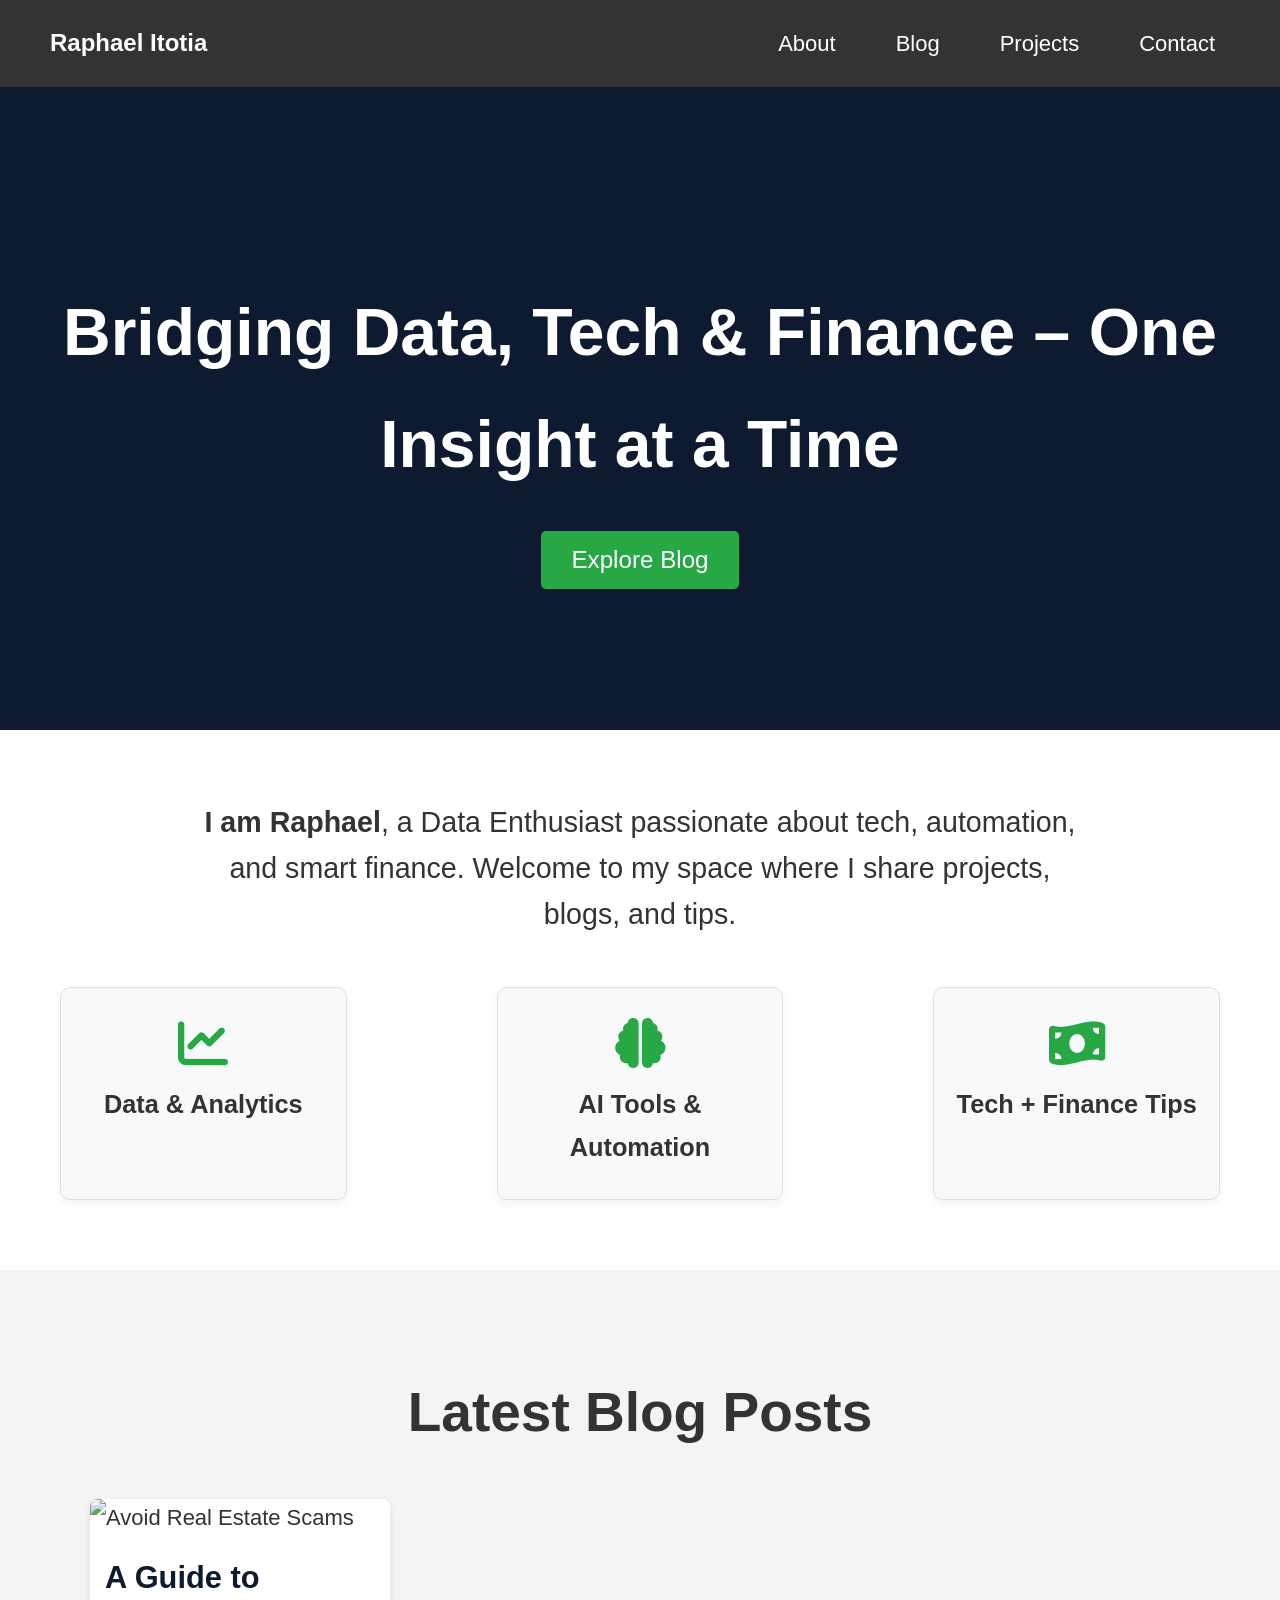
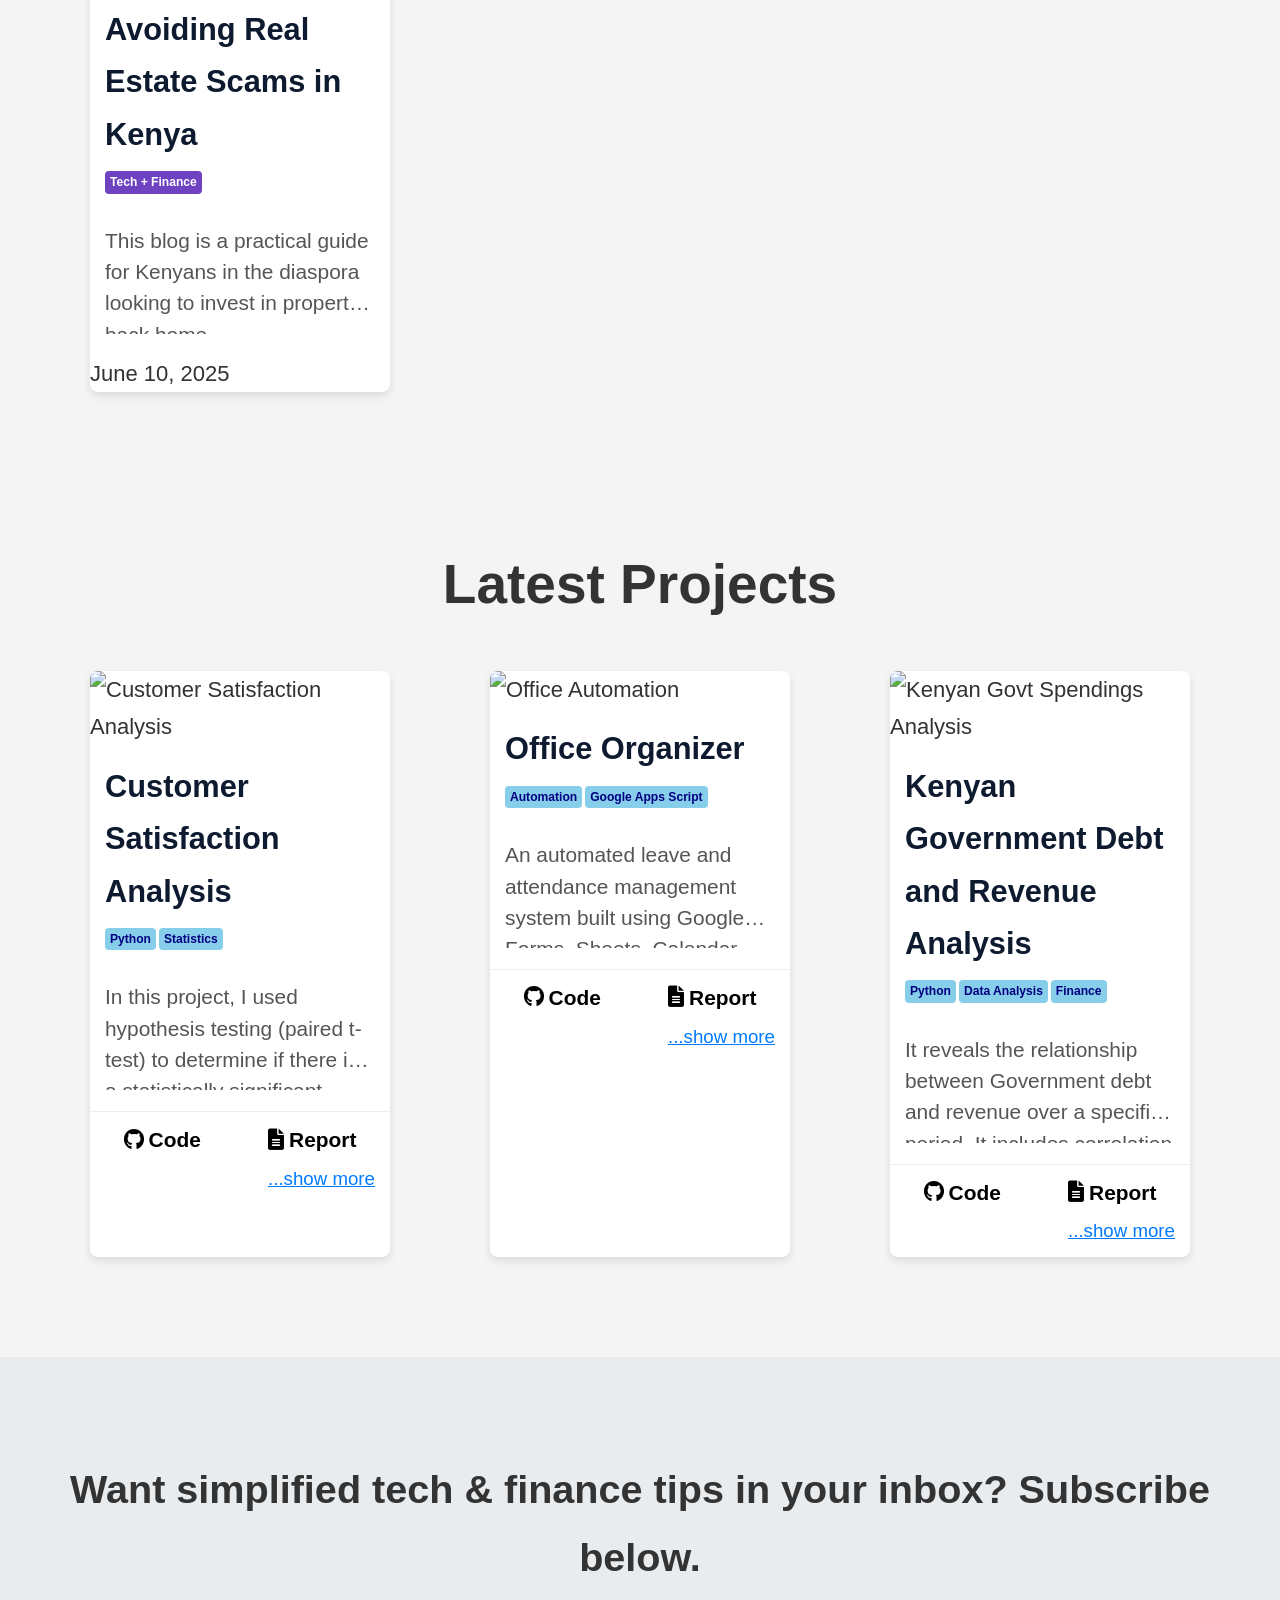
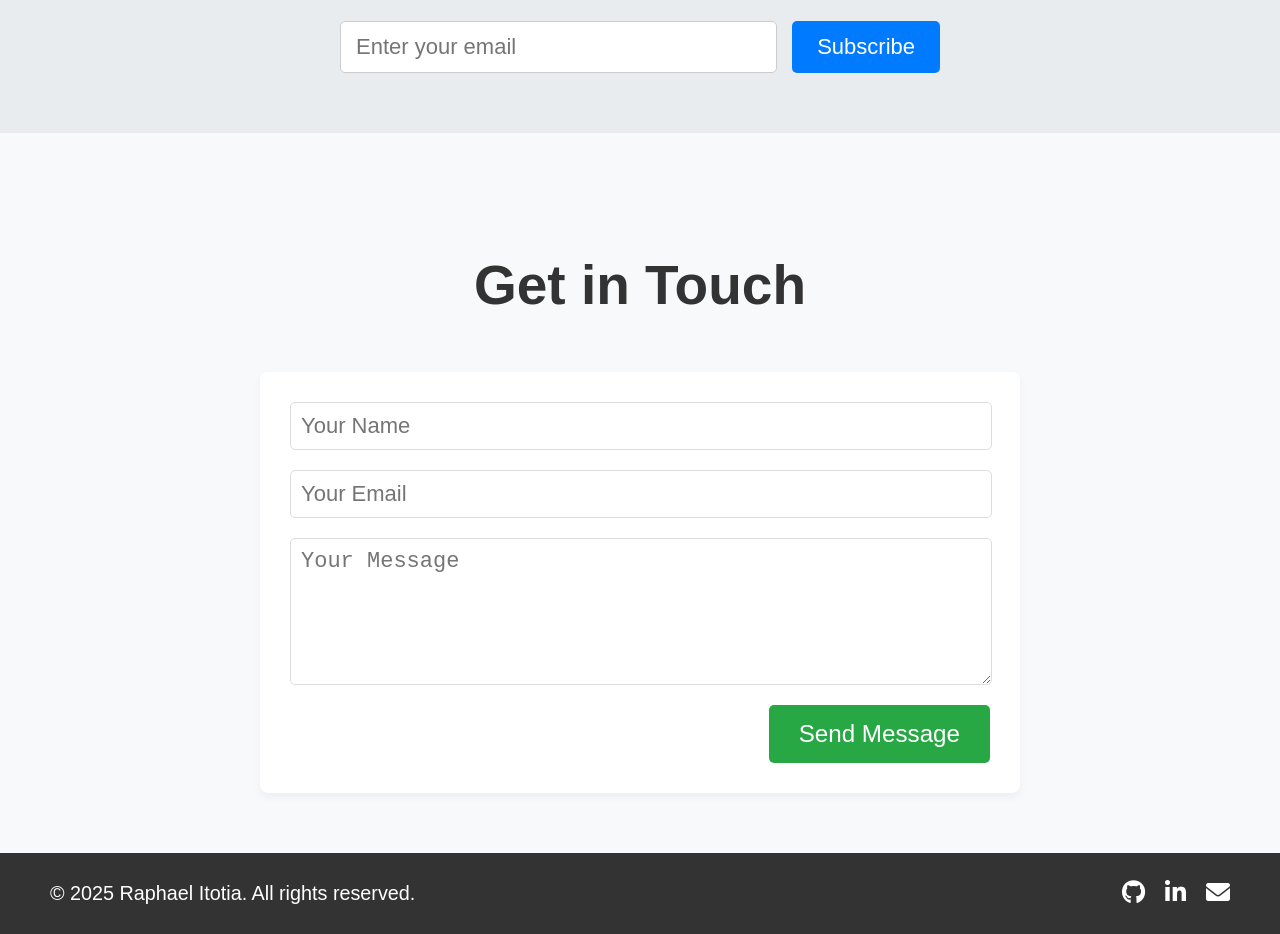
==== index.html @ 838a6e26 "Update index.html" ====
<!DOCTYPE html>
<html lang="en">
<head>
    <meta charset="UTF-8">
    <meta name="viewport" content="width=device-width, initial-scale=1.0">
    <title>Raphael Itotia - Bridging Data, Tech & Finance</title>
    <link rel="stylesheet" href="home.css">
    <link rel="stylesheet" href="https://cdnjs.cloudflare.com/ajax/libs/font-awesome/6.0.0-beta3/css/all.min.css">
</head>
<body id="home-page">
    <header>
        <nav id="main-nav">
            <div class="logo">Raphael Itotia</div>
            <ul class="nav-links">
                <li><a href="about.html" id="nav-about">About</a></li>
                <li><a href="#latest-blog-posts" id="nav-blog">Blog</a></li>
                <li><a href="#latest-projects" id="nav-projects">Projects</a></li>
                <li><a href="#contact-form" id="nav-contact">Contact</a></li>
            </ul>
            <div class="hamburger-menu">&#9776;</div>
        </nav>
    </header>

    <main>
        <section class="hero-section">
            <h1>Bridging Data, Tech & Finance – One Insight at a Time</h1>
            <button id="explore-blog-btn">Explore Blog</button>
        </section>

        <section class="intro-services-section">
            <p class="intro-text">
                <b>I am Raphael</b>, a Data Enthusiast passionate about tech, automation, and smart finance. Welcome to my space where I share projects, blogs, and tips.
            </p>
            <div class="service-boxes-container">
                <div class="service-box">
                    <i class="fas fa-chart-line"></i> <p>Data & Analytics</p>
                </div>
                <div class="service-box">
                    <i class="fas fa-brain"></i> <p>AI Tools & Automation</p>
                </div>
                <div class="service-box">
                    <i class="fas fa-money-bill-wave"></i> <p>Tech + Finance Tips</p>
                </div>
            </div>
        </section>

        <section id="latest-blog-posts" class="cards-section">
            <h2>Latest Blog Posts</h2>
            <div class="card-container">
                <div class="card blog-card">
                    <img src="https://raphitotia.wordpress.com/wp-content/uploads/2025/06/90b44edb-90f2-4ae7-b86f-f2601b28e3c7-1.png" alt="Avoid Real Estate Scams">
                    <h3>A Guide to Avoiding Real Estate Scams in Kenya</h3>
                    <div class="card-tags">
                        <span class="tag purple-tag">Tech + Finance</span>
                    </div>
                    <p>This blog is a practical guide for Kenyans in the diaspora looking to invest in property back home.</p>
                    <span class="date">June 10, 2025</span>
                    <a href="https://raphitotia.wordpress.com/2025/06/10/%f0%9f%8f%a1-how-to-avoid-real-estate-scams-targeting-kenyans-in-the-diaspora/" target="_blank" class="card-link"></a>
                </div>
            </div>
        </section>

        <section id="latest-projects" class="cards-section">
            <h2>Latest Projects</h2>
            <div class="card-container">
                <div class="card project-card">
                    <img src="https://raphaelitotia.vercel.app/assets/murima_header-CrMPUaQg.png" alt="Customer Satisfaction Analysis">
                    <h3>Customer Satisfaction Analysis</h3>
                    <div class="card-tags">
                        <span class="tag">Python</span>
                        <span class="tag">Statistics</span>
                    </div>
                    <p>In this project, I used hypothesis testing (paired t-test) to determine if there is a statistically significant improvement in customer satisfaction after the service improvements at Murima Superstores.</p>
                    <div class="project-links">
                        <a href="https://github.com/RaphaelItotia/Customer_Satisfaction_Analysis" target="_blank" class="icon-link"><i class="fab fa-github"></i> Code</a>
                        <a href="https://drive.google.com/file/d/1-qF0HJIwtBokpWTAyyJfXAiz2AJsH_03/view?usp=drivesdk" target="_blank" class="icon-link"><i class="fas fa-file-alt"></i> Report</a>
                    </div>
                </div>
                <div class="card project-card">
                    <img src="https://raphaelitotia.vercel.app/assets/Office-C1-S12-K.png" alt="Office Automation">
                    <h3>Office Organizer</h3>
                    <div class="card-tags">
                        <span class="tag">Automation</span>
                        <span class="tag">Google Apps Script</span>
                    </div>
                    <p>An automated leave and attendance management system built using Google Forms, Sheets, Calendar, and Apps Script. It streamlines leave requests, sends approval emails, and syncs approved dates with Google Calendar for efficient HR operations.</p>
                    <div class="project-links">
                        <a href="https://github.com/RaphaelItotia/Office_Digital_Organizer" target="_blank" class="icon-link"><i class="fab fa-github"></i> Code</a>
                        <a href="" target="_blank" class="icon-link"><i class="fas fa-file-alt"></i> Report</a>
                    </div>
                </div>
                <div class="card project-card">
                    <img src="https://raphaelitotia.vercel.app/assets/Thumbnail-PA6qywk9.png" alt="Kenyan Govt Spendings Analysis">
                    <h3>Kenyan Government Debt and Revenue Analysis</h3>
                    <div class="card-tags">
                        <span class="tag">Python</span>
                        <span class="tag">Data Analysis</span>
                        <span class="tag">Finance</span>
                    </div>
                    <p>It reveals the relationship between Government debt and revenue over a specific period. It includes correlation studies, growth rate comparisons, and examination of debt-to-revenue ratios. The goal was to assess sustainability of Government finances by analyzing trends in domestic and external debt relative to revenue, including external grants.</p>
                    <div class="project-links">
                        <a href="https://github.com/RaphaelItotia/Kenyan-Government-Debt-and-Revenue-Analysis" target="_blank" class="icon-link"><i class="fab fa-github"></i> Code</a>
                        <a href="https://docs.google.com/presentation/d/11bjGyjBBWQfsyWfmaEtKz0uV_P3jWa5-/edit?usp=drivesdk&ouid=118121594836737568751&rtpof=true&sd=true" target="_blank" class="icon-link"><i class="fas fa-file-alt"></i> Report</a>
                    </div>
                </div>
            </div>
        </section>

        <section class="email-listing-section">
            <h3>Want simplified tech & finance tips in your inbox? Subscribe below.</h3>
            <form id="email-subscribe-form" name="email-subscribers" data-netlify="true">
                <input type="email" name="email" placeholder="Enter your email" required>
                <button type="submit">Subscribe</button>
            </form>
        </section>

        <section class="contact-form-section">
            <h2>Get in Touch</h2>
            <form id="contact-form" action="https://formspree.io/f/mblyokvo" method="POST">
                <input type="text" name="name" placeholder="Your Name" required>
                <input type="email" name="email" placeholder="Your Email" required>
                <textarea name="message" placeholder="Your Message" rows="5" required></textarea>
                <button type="submit">Send Message</button>
            </form>
        </section>
    </main>

    <footer>
        <p>&copy; 2025 Raphael Itotia. All rights reserved.</p>
        <div class="social-icons">
            <a href="YOUR_GITHUB_PROFILE_URL" target="_blank" aria-label="GitHub"><i class="fab fa-github"></i></a>
            <a href="YOUR_LINKEDIN_PROFILE_URL" target="_blank" aria-label="LinkedIn"><i class="fab fa-linkedin-in"></i></a>
            <a href="mailto:YOUR_EMAIL_ADDRESS" aria-label="Email"><i class="fas fa-envelope"></i></a>
        </div>
    </footer>

    <script src="script.js"></script>
</body>
</html>
---- home.css ----
/* ========================================= */
/* BASE STYLES (Applies to all devices, Desktop-First Approach) */
/* ========================================= */

/* General Body and Font Styles */
body {
    font-family: Arial, sans-serif;
    margin: 0;
    padding: 0;
    background-color: #f4f4f4;
    color: #333;
    line-height: 1.7;
    scroll-behavior: smooth;
    font-size: 22px; /* Base font size for desktop */
}

a {
    text-decoration: none;
    color: inherit;
}

/* Header and Navigation */
#main-nav {
    display: flex;
    justify-content: space-between;
    align-items: center;
    padding: 15px 50px;
    background-color: #333;
    color: white;
    position: fixed;
    width: calc(100% - 100px); /* Account for padding */
    top: 0;
    left: 0;
    z-index: 1000;
    transition: background-color 0.3s ease, width 0.3s ease;
}

#main-nav.scrolled {
    background-color: rgba(51, 51, 51, 0.7);
    backdrop-filter: blur(5px);
}

#main-nav .logo {
    font-size: 24px;
    font-weight: bold;
}

#main-nav .nav-links {
    list-style: none;
    display: flex;
    margin: 0;
    padding: 0;
}

#main-nav .nav-links li {
    margin-left: 30px;
}

#main-nav .nav-links a {
    color: white;
    text-decoration: none;
    padding: 10px 15px;
    border-radius: 5px;
    transition: transform 0.2s ease-in-out, background-color 0.2s ease-in-out;
    display: block;
}

#main-nav .nav-links a:hover {
    transform: scale(1.05);
    background-color: rgba(255, 255, 255, 0.1);
}

#main-nav .nav-links a.active {
    background-color: #007bff;
}

/* Hamburger menu (Hidden by default on Desktop) */
.hamburger-menu {
    display: none; /* Hidden on desktop */
    font-size: 30px;
    cursor: pointer;
    color: white;
}

/* Main Content Padding */
main {
    padding-top: 80px; /* Space for fixed header */
}

/* Hero Section */
.hero-section {
    background-color: #0d1a2f;
    color: white;
    text-align: center;
    padding: 100px 20px;
    display: flex;
    flex-direction: column;
    justify-content: center;
    align-items: center;
    min-height: 450px;
    background-image:
        linear-gradient(rgba(13, 26, 47, 0.6), rgba(13, 26, 47, 0.6)),
        url('https://images.unsplash.com/photo-1504868584819-f8e8b4b6d7e3?w=800&auto=format&fit=crop&q=60&ixlib=rb-4.0.3&ixid=M3wxMjA3fDB8MHxzZWFyY2h8Nnx8ZG');
    background-size: cover;
    background-position: center center;
    background-repeat: no-repeat;
    background-color: #0d1a2f;
}

.hero-section h1 {
    font-size: 3em;
    margin-bottom: 30px;
}

#explore-blog-btn {
    padding: 15px 30px;
    background-color: #28a745;
    color: white;
    border: none;
    border-radius: 5px;
    font-size: 1.1em;
    cursor: pointer;
    transition: box-shadow 0.3s ease-in-out, background-color 0.3s ease;
}

#explore-blog-btn:hover {
    background-color: #218838;
}

#explore-blog-btn.glowing {
    box-shadow: 0 0 15px 5px rgba(40, 167, 69, 0.7);
}

/* Intro Services Section */
.intro-services-section {
    padding: 70px 60px;
    text-align: center;
    background-color: white;
}

.intro-text {
    font-size: 1.3em;
    max-width: 900px;
    margin: 0 auto 50px auto;
    line-height: 1.6;
}

.service-boxes-container {
    display: flex;
    justify-content: center;
    gap: 150px;
}

.service-box {
    background-color: #f8f9fa;
    border: 1px solid #e0e0e0;
    border-radius: 10px;
    padding: 30px 20px;
    flex-grow: 1;
    flex-shrink: 1;
    flex-basis: 0;
    min-width: 150px;
    max-width: 250px;
    text-align: center;
    box-shadow: 0 4px 10px rgba(0, 0, 0, 0.05);
    transition: transform 0.2s ease, box-shadow 0.2s ease;
}

.service-box:hover {
    transform: translateY(-5px);
    box-shadow: 0 6px 15px rgba(0, 0, 0, 0.1);
}

.service-box i {
    font-size: 50px;
    color: #28a745;
    margin-bottom: 15px;
}

.service-box p {
    font-size: 1.15em;
    font-weight: bold;
    color: #333;
    margin: 0;
}

/* Card Sections (Blog Posts & Projects) */
.cards-section {
    padding: 50px;
    text-align: center;
}

.cards-section h2 {
    font-size: 2.5em;
    margin-bottom: 40px;
    color: #333;
}

.card-container {
    display: grid;
    grid-template-columns: repeat(3, 1fr); /* 3 columns for desktop */
    gap: 100px;
    margin-top: 30px;
    justify-items: center;
    align-content: start;
    max-width: 1100px;
    margin-left: auto;
    margin-right: auto;
}

.card {
    background-color: white;
    border-radius: 8px;
    box-shadow: 0 4px 8px rgba(0, 0, 0, 0.1);
    overflow: hidden;
    position: relative;
    transition: transform 0.2s ease-in-out;
    text-align: left;
    width: 300px; /* Fixed width for desktop cards */
    max-width: 100%;
}

.card:hover {
    transform: scale(1.03);
}

.card img {
    width: 100%;
    height: 200px;
    object-fit: cover;
}

.card h3 {
    margin: 15px 0 10px;
    padding: 0 15px;
    font-size: 1.4em;
    color: #0d1a2f;
}

.card p {
    padding: 0 15px 15px;
    color: #555;
    font-size: 0.95em;
    line-height: 1.5em;
    overflow: hidden;
    display: -webkit-box;
    -webkit-box-orient: vertical;
    -webkit-line-clamp: 3;
    max-height: calc(3 * 1.5em + 0.5em);
    transition: max-height 0.3s ease-out, opacity 0.3s ease-out;
}

.card p.expanded {
    -webkit-line-clamp: unset;
    max-height: none;
    overflow: visible;
}

.card .read-more-toggle {
    display: block;
    text-align: right;
    padding: 0 15px 10px;
    margin-top: -10px;
    color: #007bff;
    cursor: pointer;
    text-decoration: underline;
    font-size: 0.85em;
    transition: color 0.2s ease;
}

.card .read-more-toggle:hover {
    color: #0056b3;
}

/* Card Tags Styling */
.card .card-tags {
    padding: 0 15px 10px;
    display: flex;
    flex-wrap: wrap;
    gap: 3px;
}

.card .card-tags .tag {
    display: inline-block;
    padding: 1px 5px;
    border-radius: 4px;
    font-size: 0.55em;
    font-weight: bold;
    text-transform: capitalize;
}

/* Specific tag colors */
.tag.green-tag {
    background-color: #28a745;
}

.tag.purple-tag {
    background-color: #6f42c1;
}

.tag.orange-tag {
    background-color: #fd7e14;
}

/* Blog Post Specific Tags */
.blog-card .tag {
    color: white;
}

/* Project Specific Tags */
.project-card .card-tags .tag {
    background-color: #87CEEB; /* Sky Blue for all project tags */
    color: #000080; /* Dark Blue font for project tags */
}

/* Blog Card Specifics */
.blog-card .card-link {
    position: absolute;
    top: 0;
    left: 0;
    width: 100%;
    height: 100%;
    z-index: 1;
}

.blog-card {
    cursor: pointer;
}

/* Project Card Specifics */
.project-card {
    cursor: default;
}

.project-card .project-links {
    display: flex;
    justify-content: space-around;
    padding-bottom: 15px;
    border-top: 1px solid #eee;
    margin-top: 10px;
    padding-top: 10px;
}

.project-card .project-links .icon-link {
    text-decoration: none;
    color: #000000;
    font-weight: bold;
    display: flex;
    align-items: center;
    gap: 5px;
    font-size: 0.95em;
    transition: color 0.2s ease;
    z-index: 2;
    cursor: pointer;
}

.project-card .project-links .icon-link:hover {
    color: #0056b3;
}

/* Email Listing Section */
.email-listing-section {
    background-color: #e9ecef;
    padding: 60px 20px;
    text-align: center;
    margin-top: 50px;
}

.email-listing-section h3 {
    font-size: 1.8em;
    margin-bottom: 30px;
    color: #333;
}

#email-subscribe-form {
    display: flex;
    justify-content: center;
    gap: 15px;
    max-width: 600px;
    margin: 0 auto;
}

#email-subscribe-form input[type="email"] {
    flex-grow: 1;
    padding: 12px 15px;
    border: 1px solid #ccc;
    border-radius: 5px;
    font-size: 1em;
}

#email-subscribe-form button {
    padding: 12px 25px;
    background-color: #007bff;
    color: white;
    border: none;
    border-radius: 5px;
    cursor: pointer;
    font-size: 1em;
    transition: background-color 0.2s ease;
}

#email-subscribe-form button:hover {
    background-color: #0056b3;
}

/* Contact Section */
.contact-form-section {
    padding: 60px 20px;
    text-align: center;
    background-color: #f8f9fa;
}

.contact-form-section h2 {
    font-size: 2.5em;
    margin-bottom: 40px;
    color: #333;
}

#contact-form {
    display: flex;
    flex-direction: column;
    gap: 20px;
    max-width: 700px;
    margin: 0 auto;
    background-color: white;
    padding: 30px;
    border-radius: 8px;
    box-shadow: 0 4px 8px rgba(0, 0, 0, 0.05);
}

#contact-form input[type="text"],
#contact-form input[type="email"],
#contact-form textarea {
    width: calc(100% - 20px);
    padding: 10px;
    border: 1px solid #ddd;
    border-radius: 5px;
    font-size: 1em;
}

#contact-form textarea {
    resize: vertical;
}

#contact-form button {
    padding: 15px 30px;
    background-color: #28a745;
    color: white;
    border: none;
    border-radius: 5px;
    cursor: pointer;
    font-size: 1.1em;
    transition: background-color 0.2s ease;
    align-self: flex-end;
}

#contact-form button:hover {
    background-color: #218838;
}

/* Footer */
footer {
    display: flex;
    justify-content: space-between;
    align-items: center;
    padding: 20px 50px;
    background-color: #333;
    color: white;
    font-size: 0.9em;
    flex-wrap: wrap;
}

footer p {
    margin: 0;
}

.social-icons {
    display: flex;
    gap: 20px;
}

.social-icons a {
    color: white;
    font-size: 24px;
    text-decoration: none;
    transition: color 0.2s ease-in-out;
}

.social-icons a:hover {
    color: #007bff;
}

/* ========================================= */
/* TABLET MODE (Max-width: 1024px) */
/* ========================================= */
@media (max-width: 1024px) {
    body {
        font-size: 18px; /* Slightly smaller base font for tablets */
    }

    #main-nav {
        padding: 15px 30px;
        width: calc(100% - 60px);
    }

    #main-nav .logo {
        font-size: 22px;
    }

    #main-nav .nav-links li {
        margin-left: 20px;
    }

    .hero-section {
        padding: 90px 20px;
        min-height: 350px;
    }

    .hero-section h1 {
        font-size: 2.5em;
    }

    /* Intro Services Section - Tablet Adjustments */
    .intro-services-section {
        padding: 60px 40px;
    }

    .intro-text {
        font-size: 1.2em;
        margin-bottom: 40px;
    }

    .service-boxes-container {
        gap: 80px; /* Reduced gap for tablets */
    }

    .service-box {
        padding: 25px 15px;
    }

    .service-box i {
        font-size: 40px;
        margin-bottom: 10px;
    }

    .service-box p {
        font-size: 1em;
    }

    /* Card Sections - Tablet Adjustments */
    .cards-section {
        padding: 40px 30px;
    }

    .cards-section h2 {
        font-size: 2.3em;
        margin-bottom: 35px;
    }

    .card-container {
        grid-template-columns: repeat(2, 1fr); /* 2 columns for tablets */
        gap: 40px; /* Reduced gap for tablets */
        max-width: 700px; /* Adjust max-width for tablet layout */
    }

    .card {
        width: 100%; /* Allow cards to take full width of their grid column */
    }

    .email-listing-section {
        padding: 50px 20px;
    }

    .email-listing-section h3 {
        font-size: 1.6em;
    }

    #email-subscribe-form {
        gap: 10px;
        max-width: 500px;
    }

    .contact-form-section {
        padding: 50px 20px;
    }

    .contact-form-section h2 {
        font-size: 2.3em;
    }

    #contact-form {
        max-width: 600px;
        padding: 25px;
    }

    footer {
        padding: 20px 30px;
    }
}

/* ========================================= */
/* MOBILE MODE (Max-width: 767px) */
/* ========================================= */
@media (max-width: 767px) { /* Changed from 768px to 767px for common practice */
    body {
        font-size: 16px;
        line-height: 1.6;
    }

    #main-nav {
        padding: 15px 20px; /* Further reduced padding */
        width: calc(100% - 40px);
    }

    #main-nav .logo {
        font-size: 20px; /* Smaller logo on mobile */
    }

    #main-nav .nav-links {
        display: none; /* Hide navigation links */
        flex-direction: column;
        width: 100%;
        position: absolute;
        top: 60px; /* Below the header */
        left: 0;
        background-color: rgba(51, 51, 51, 0.95);
        box-shadow: 0 8px 16px rgba(0,0,0,0.2);
    }

    #main-nav .nav-links.show {
        display: flex; /* Show when hamburger menu is toggled */
    }

    #main-nav .nav-links li {
        margin: 0;
        width: 100%;
        border-bottom: 1px solid rgba(255, 255, 255, 0.1);
    }

    #main-nav .nav-links li:last-child {
        border-bottom: none;
    }

    #main-nav .nav-links a {
        padding: 15px 20px;
        text-align: center;
    }

    .hamburger-menu {
        display: block; /* Show hamburger menu on mobile */
    }

    main {
        padding-top: 30px; /* Ensure content is below header */
    }

    .hero-section {
        padding: 60px 15px; /* Reduced padding for smaller screens */
        min-height: 310px; /* Smaller min-height for hero */
    }

    .hero-section h1 {
        font-size: 2em; /* Smaller heading on mobile */
        margin-bottom: 25px;
    }

    #explore-blog-btn {
        padding: 10px 20px;
        font-size: 0.9em;
    }

    /* Intro Services Section - Mobile Adjustments (single row, smaller items) */
    .intro-services-section {
        padding: 30px 10px;
    }

    .intro-text {
        font-size: 1em;
        margin-bottom: 20px;
        padding: 0 10px;
    }

    .service-boxes-container {
        gap: 10px; /* Smaller gap */
        padding: 0 5px;
        flex-direction: row; /* Stack vertically on very small screens */
        align-items: stretch; /* Center boxes when stacked */
    }

    .service-box {
        flex-grow: 1;
        flex-shrink: 1;
        flex-basis: 0;
        min-width: 0;
        padding: 10px 3px;
        border-radius: 5px;
    }

    .service-box i {
        font-size: 30px;
        margin-bottom: 8px;
    }

    .service-box p {
        font-size: 0.9em;
        line-height: 1.2;
    }

    /* Card Sections - Mobile Adjustments (single column) */
    .cards-section {
        padding: 20px 15px;
    }

    .cards-section h2 {
        font-size: 1.8em;
        margin-bottom: 25px;
    }

    .card-container {
        grid-template-columns: 1fr; /* Single column for mobile */
        gap: 20px;
        max-width: 350px; /* Limit width of container for single card mode */
    }

    .card {
        width: 100%; /* Take full width of the limited container */
    }

    .card h3 {
        font-size: 1.2em;
        margin: 10px 0 5px;
        padding: 0 10px;
    }

    .card p {
        font-size: 0.9em;
        padding: 0 10px 10px;
        -webkit-line-clamp: 4; /* Maybe allow 4 lines on mobile for slightly more text */
        max-height: calc(4 * 1.5em + 0.5em);
    }

    .card .read-more-toggle {
        padding: 0 10px 8px;
        font-size: 0.8em;
    }

    .card .card-tags {
        padding: 0 8px 6px;
        gap: 1px;
    }

    .card .card-tags .tag {
        padding: 0px 2px;
        font-size: 0.45em; /* Even smaller font for tags on mobile */
    }

    .blog-card .date {
        font-size: 0.75em;
        padding: 0 10px 10px;
    }

    .project-card .project-links .icon-link {
        font-size: 0.8em;
        gap: 3px;
    }

    .email-listing-section {
        padding: 30px 15px;
    }

    .email-listing-section h3 {
        font-size: 1.3em;
        margin-bottom: 20px;
    }

    #email-subscribe-form {
        flex-direction: column;
        gap: 8px;
    }

    #email-subscribe-form input[type="email"],
    #email-subscribe-form button {
        padding: 8px 10px;
        font-size: 0.9em;
    }

    .contact-form-section {
        padding: 30px 15px;
    }

    .contact-form-section h2 {
        font-size: 1.8em;
        margin-bottom: 25px;
    }

    #contact-form {
        padding: 20px;
        gap: 15px;
    }

    #contact-form input,
    #contact-form textarea,
    #contact-form button {
        width: 100%;
    }

    footer {
        flex-direction: column;
        gap: 10px;
        padding: 15px;
        font-size: 0.8em;
    }

    .social-icons {
        margin-top: 8px;
        gap: 15px;
    }

    .social-icons a {
        font-size: 20px;
    }
}
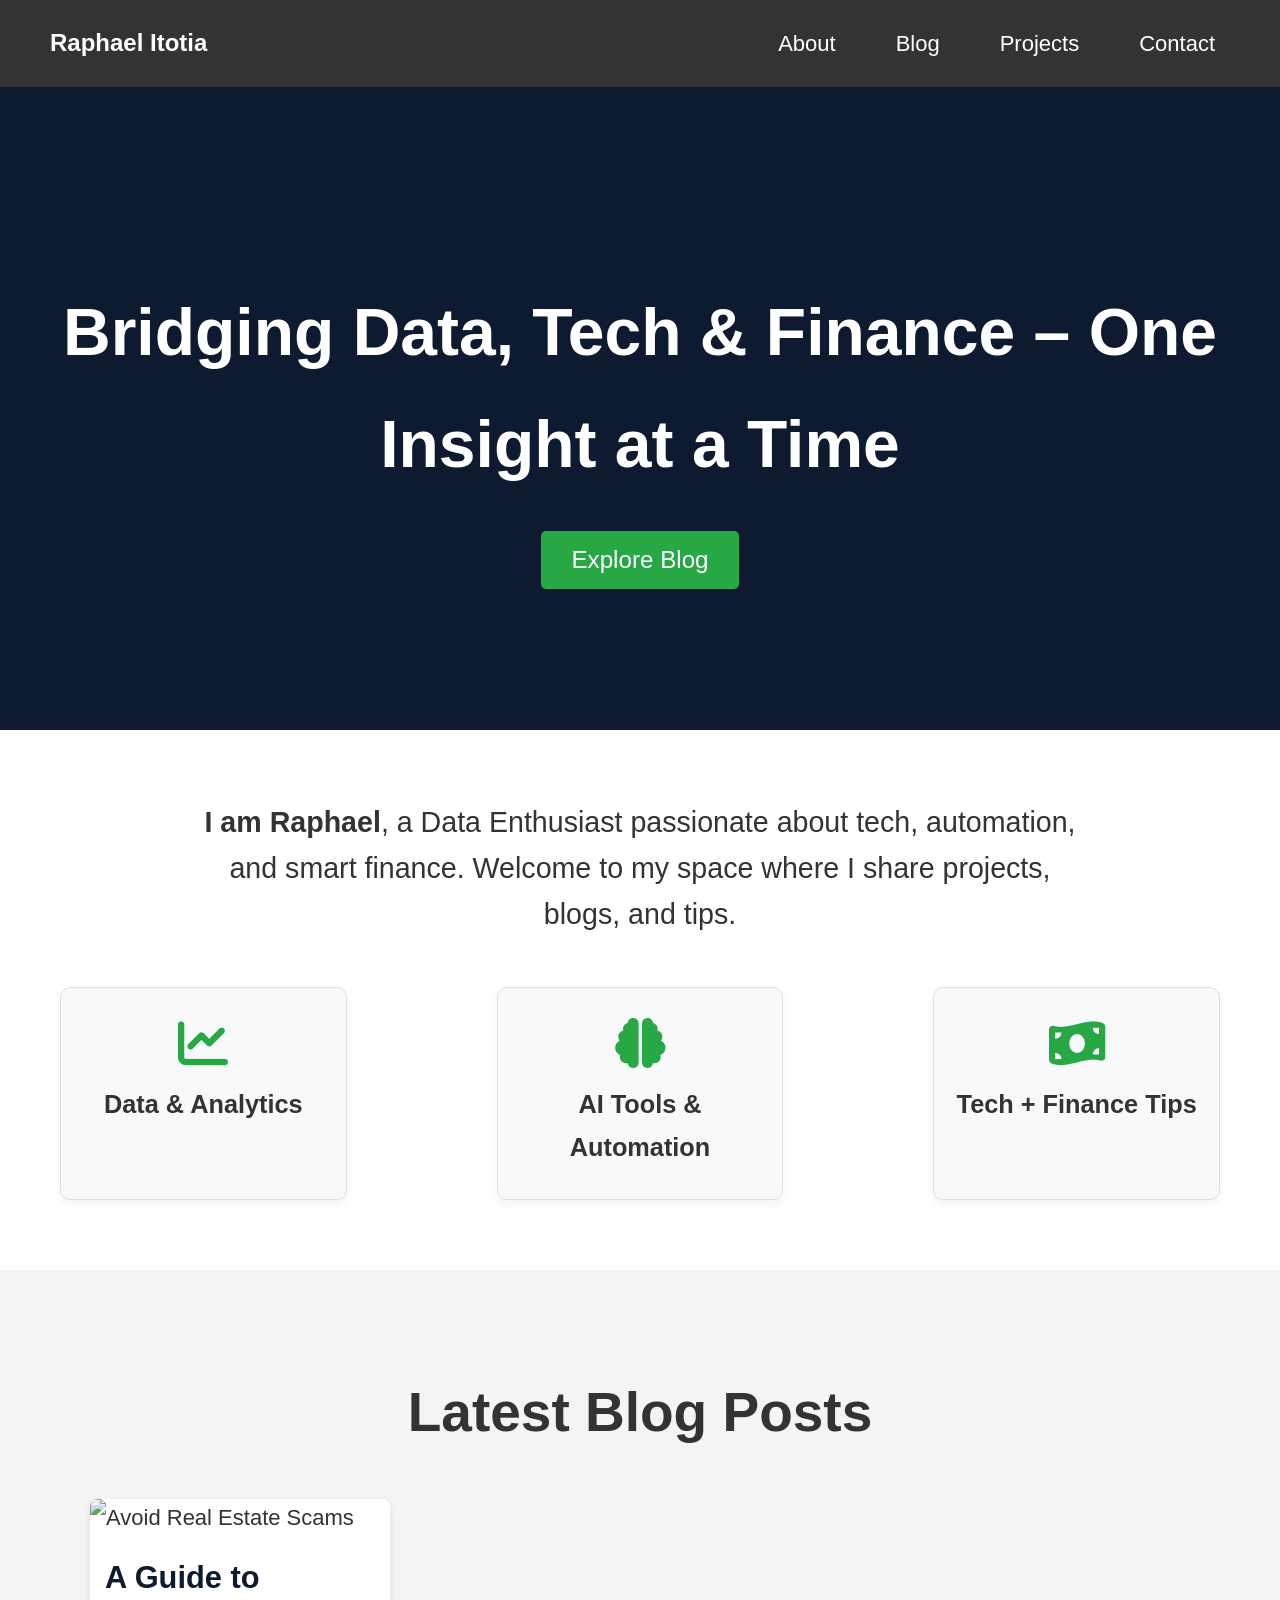
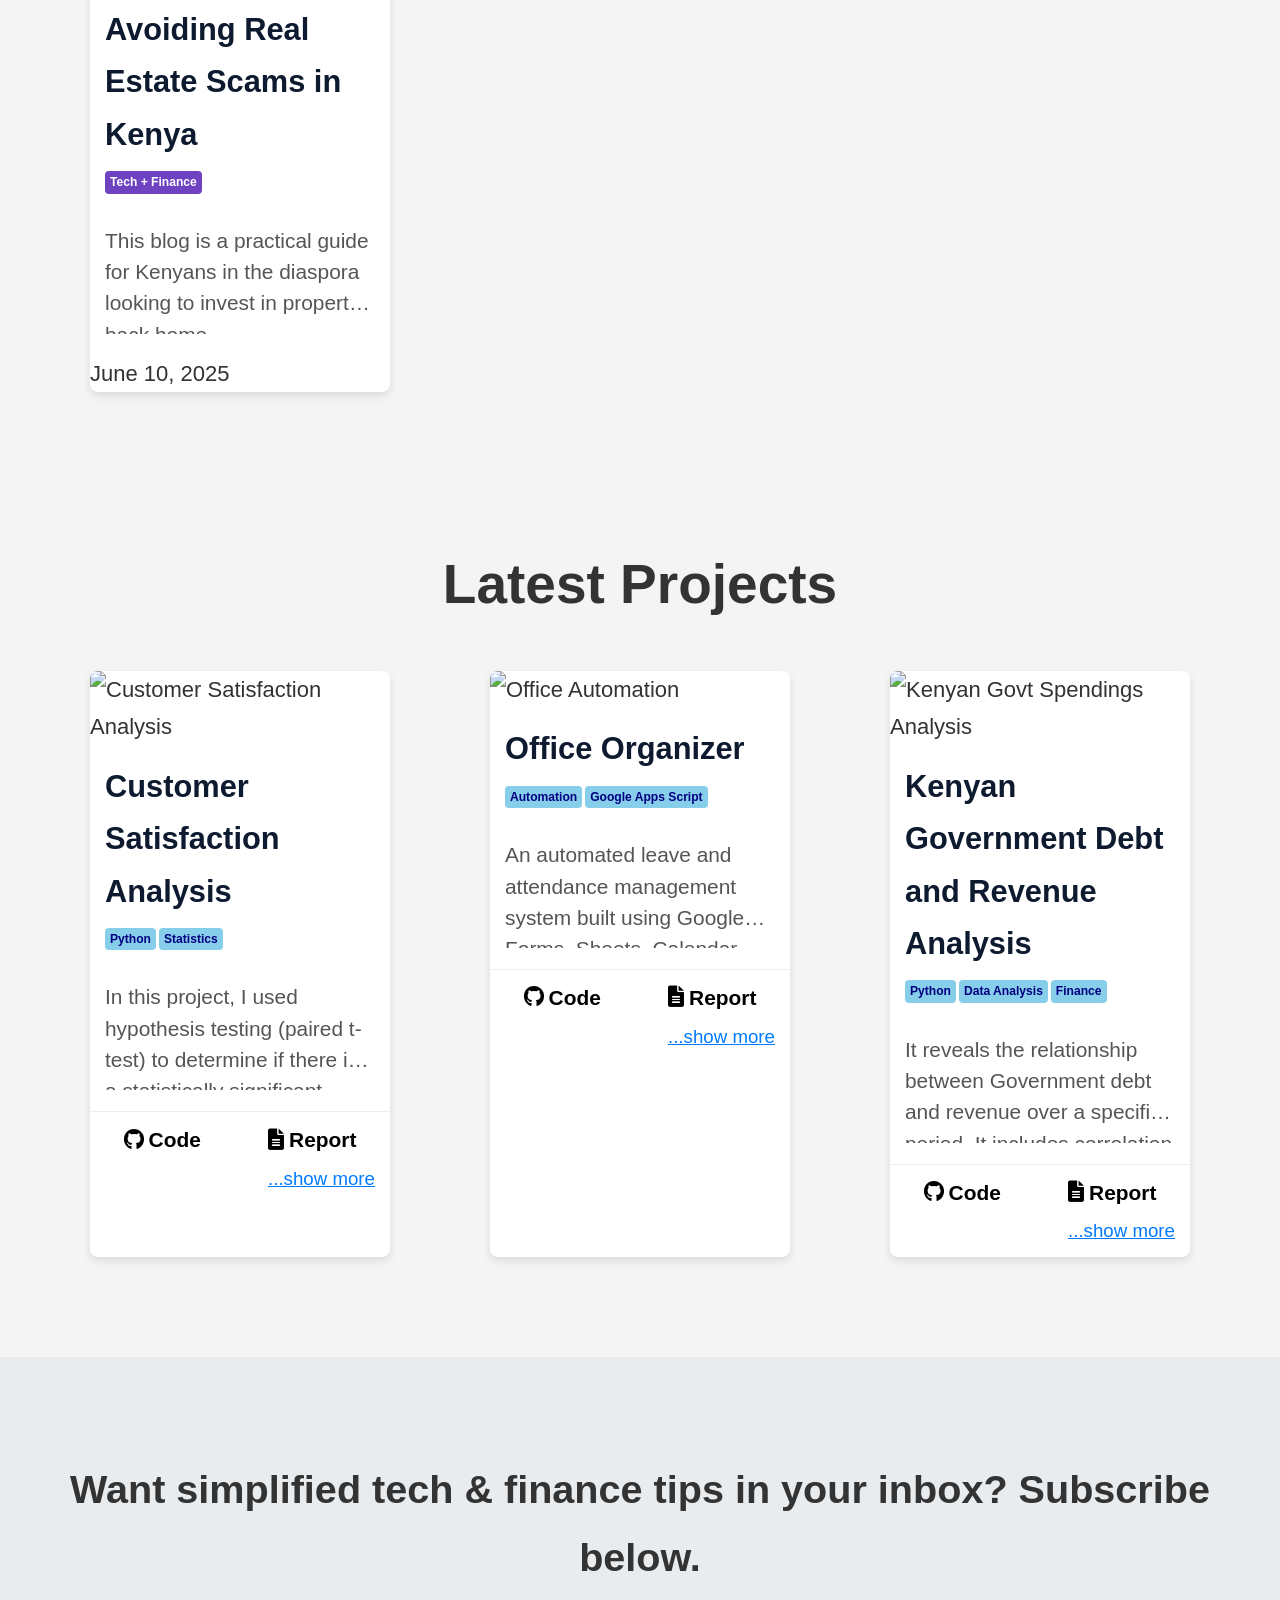
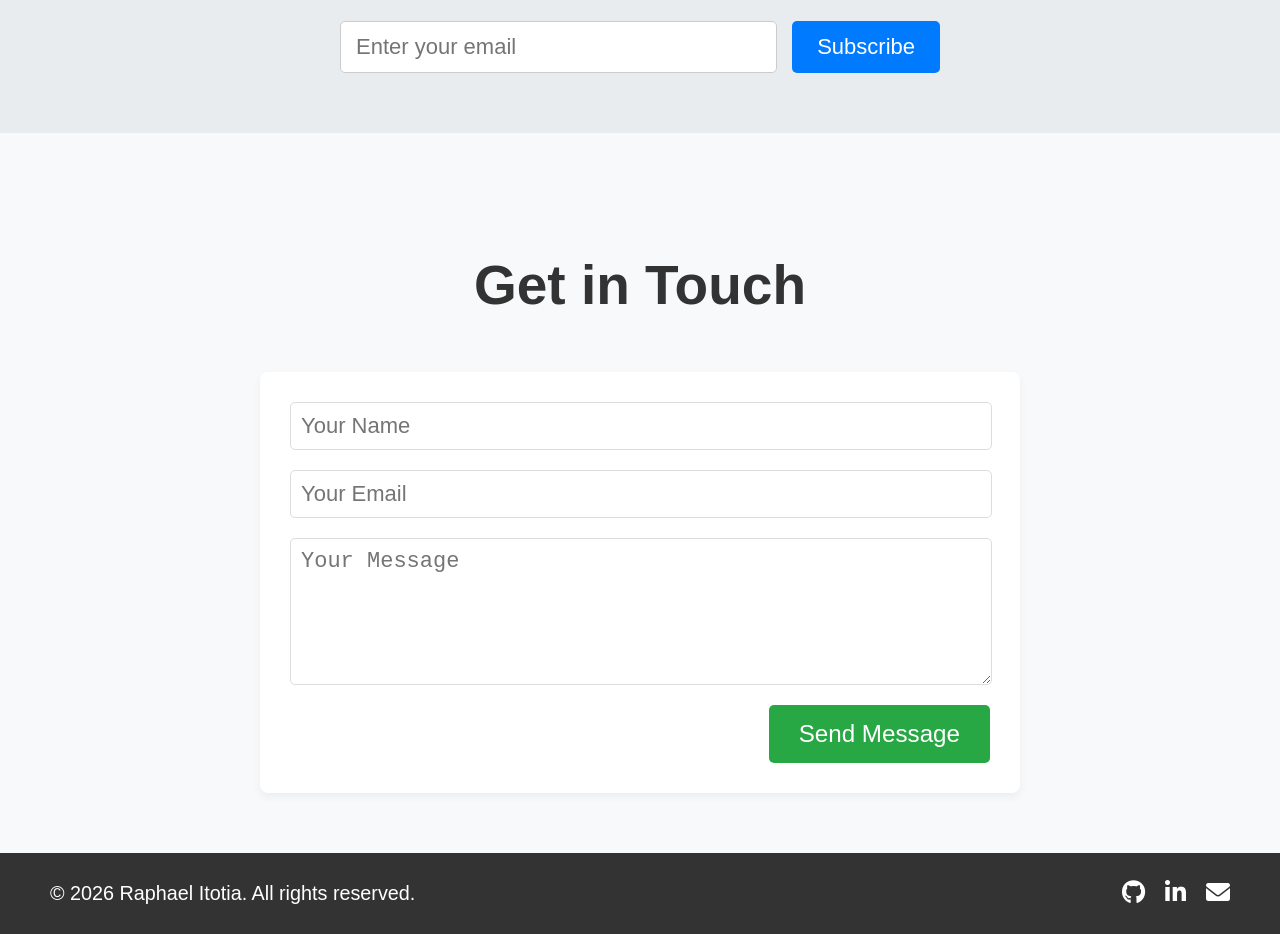
==== commit 86f27888: "Update index.html" ====
--- a/index.html
+++ b/index.html
@@ -10,7 +10,7 @@
 <body id="home-page">
     <header>
         <nav id="main-nav">
-            <div class="logo">Raphael Itotia</div>
+            <div class="logo"><a href="#">Raphael Itotia</a></div>
             <ul class="nav-links">
                 <li><a href="about.html" id="nav-about">About</a></li>
                 <li><a href="#latest-blog-posts" id="nav-blog">Blog</a></li>
@@ -126,11 +126,11 @@
     </main>
 
     <footer>
-        <p>&copy; 2025 Raphael Itotia. All rights reserved.</p>
+        <p>&copy; 2026 Raphael Itotia. All rights reserved.</p>
         <div class="social-icons">
-            <a href="YOUR_GITHUB_PROFILE_URL" target="_blank" aria-label="GitHub"><i class="fab fa-github"></i></a>
-            <a href="YOUR_LINKEDIN_PROFILE_URL" target="_blank" aria-label="LinkedIn"><i class="fab fa-linkedin-in"></i></a>
-            <a href="mailto:YOUR_EMAIL_ADDRESS" aria-label="Email"><i class="fas fa-envelope"></i></a>
+            <a href="https://github.com/RaphaelItotia" target="_blank" aria-label="GitHub"><i class="fab fa-github"></i></a>
+            <a href="" target="_blank" aria-label="LinkedIn"><i class="fab fa-linkedin-in"></i></a>
+            <a href="mailto:raphael1itotia@gmail.com" aria-label="Email"><i class="fas fa-envelope"></i></a>
         </div>
     </footer>
 
@@ -139,3 +139,5 @@
 </html>
 
 
+
+
--- a/home.css
+++ b/home.css
@@ -43,6 +43,18 @@
 #main-nav .logo {
     font-size: 24px;
     font-weight: bold;
+}
+
+#main-nav .logo a {
+    color: inherit; /* Inherits the color from its parent .logo, which is white */
+    text-decoration: none; /* Removes the underline */
+    cursor: default; /* Changes the cursor from a pointer to the default arrow */
+}
+
+/* Optional: If you want to prevent the default hover effect on links */
+#main-nav .logo a:hover {
+    color: inherit; /* Ensures the color doesn't change on hover */
+    text-decoration: none; /* Ensures no underline appears on hover */
 }
 
 #main-nav .nav-links {
@@ -656,7 +668,7 @@
 
     .hero-section {
         padding: 60px 15px; /* Reduced padding for smaller screens */
-        min-height: 310px; /* Smaller min-height for hero */
+        min-height: 250px; /* Smaller min-height for hero */
     }
 
     .hero-section h1 {
@@ -819,4 +831,9 @@
     .social-icons a {
         font-size: 20px;
     }
-}+
+}
+
+
+
+
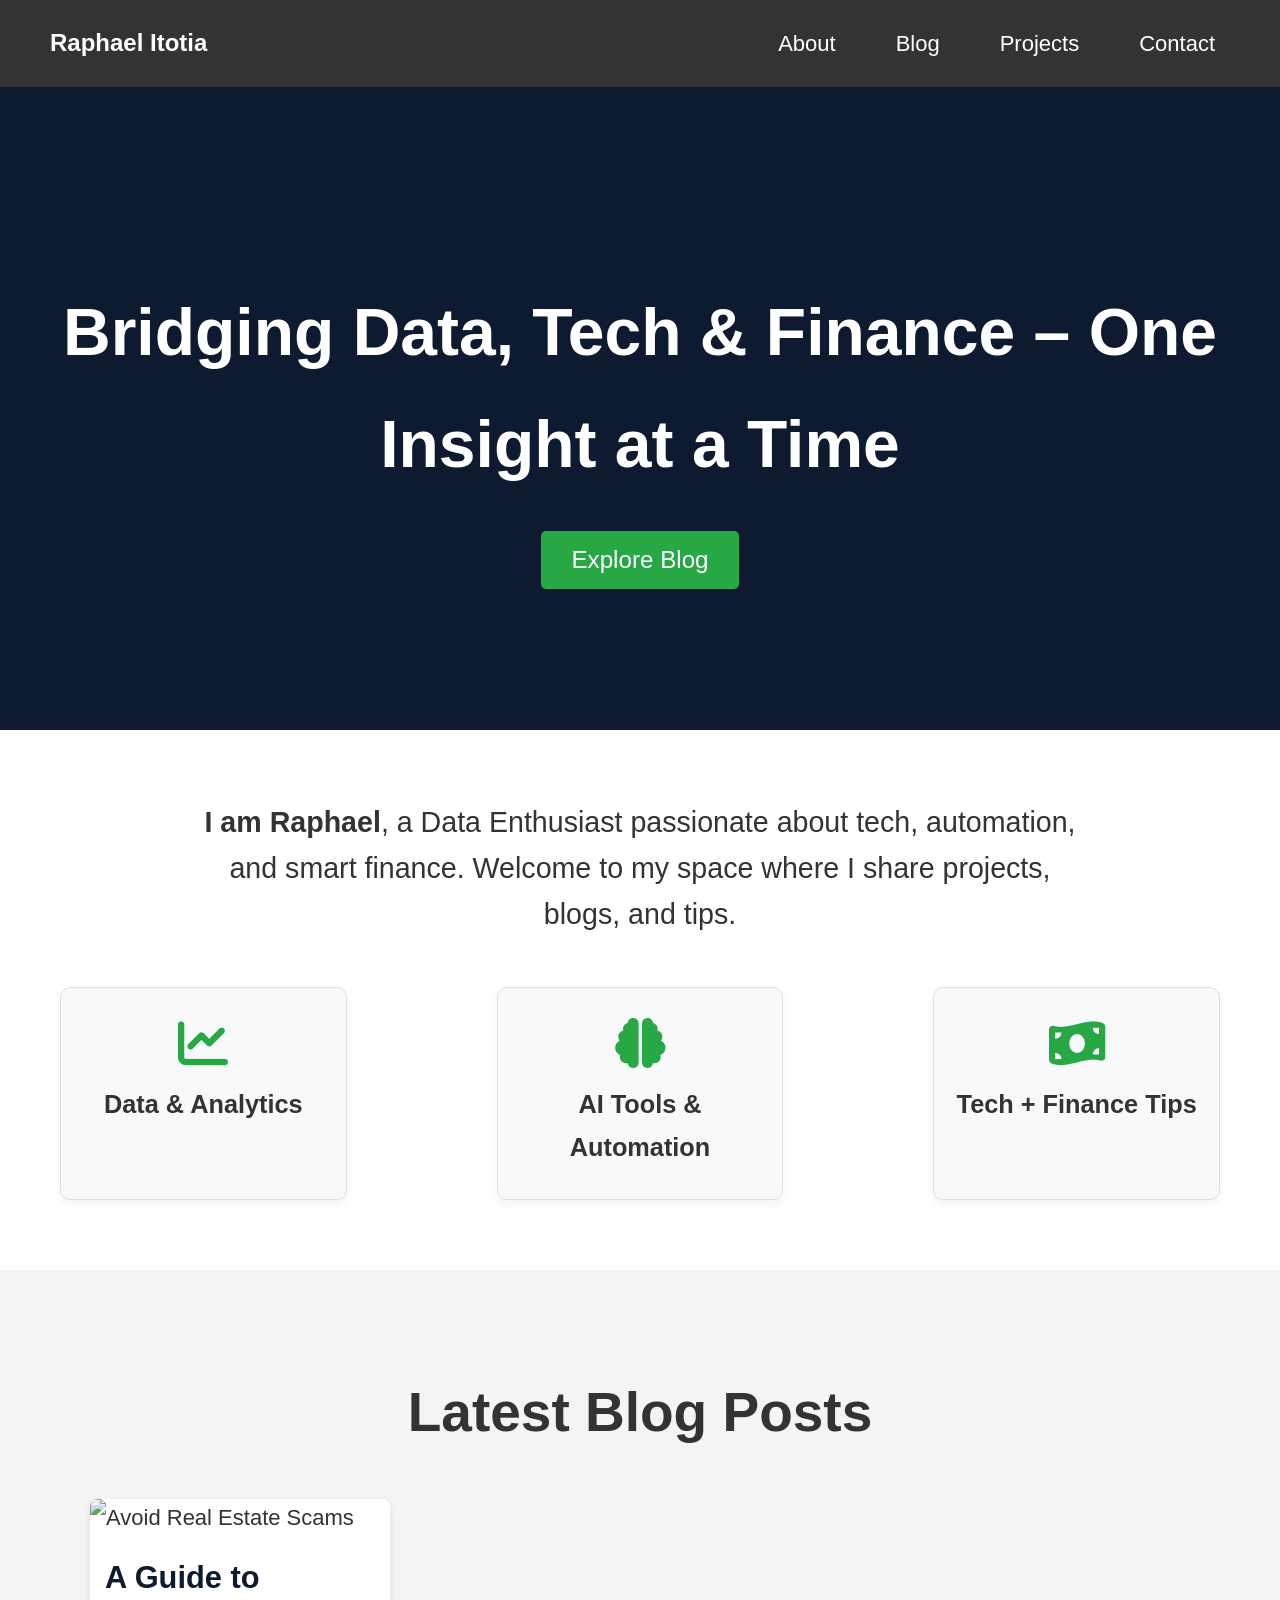
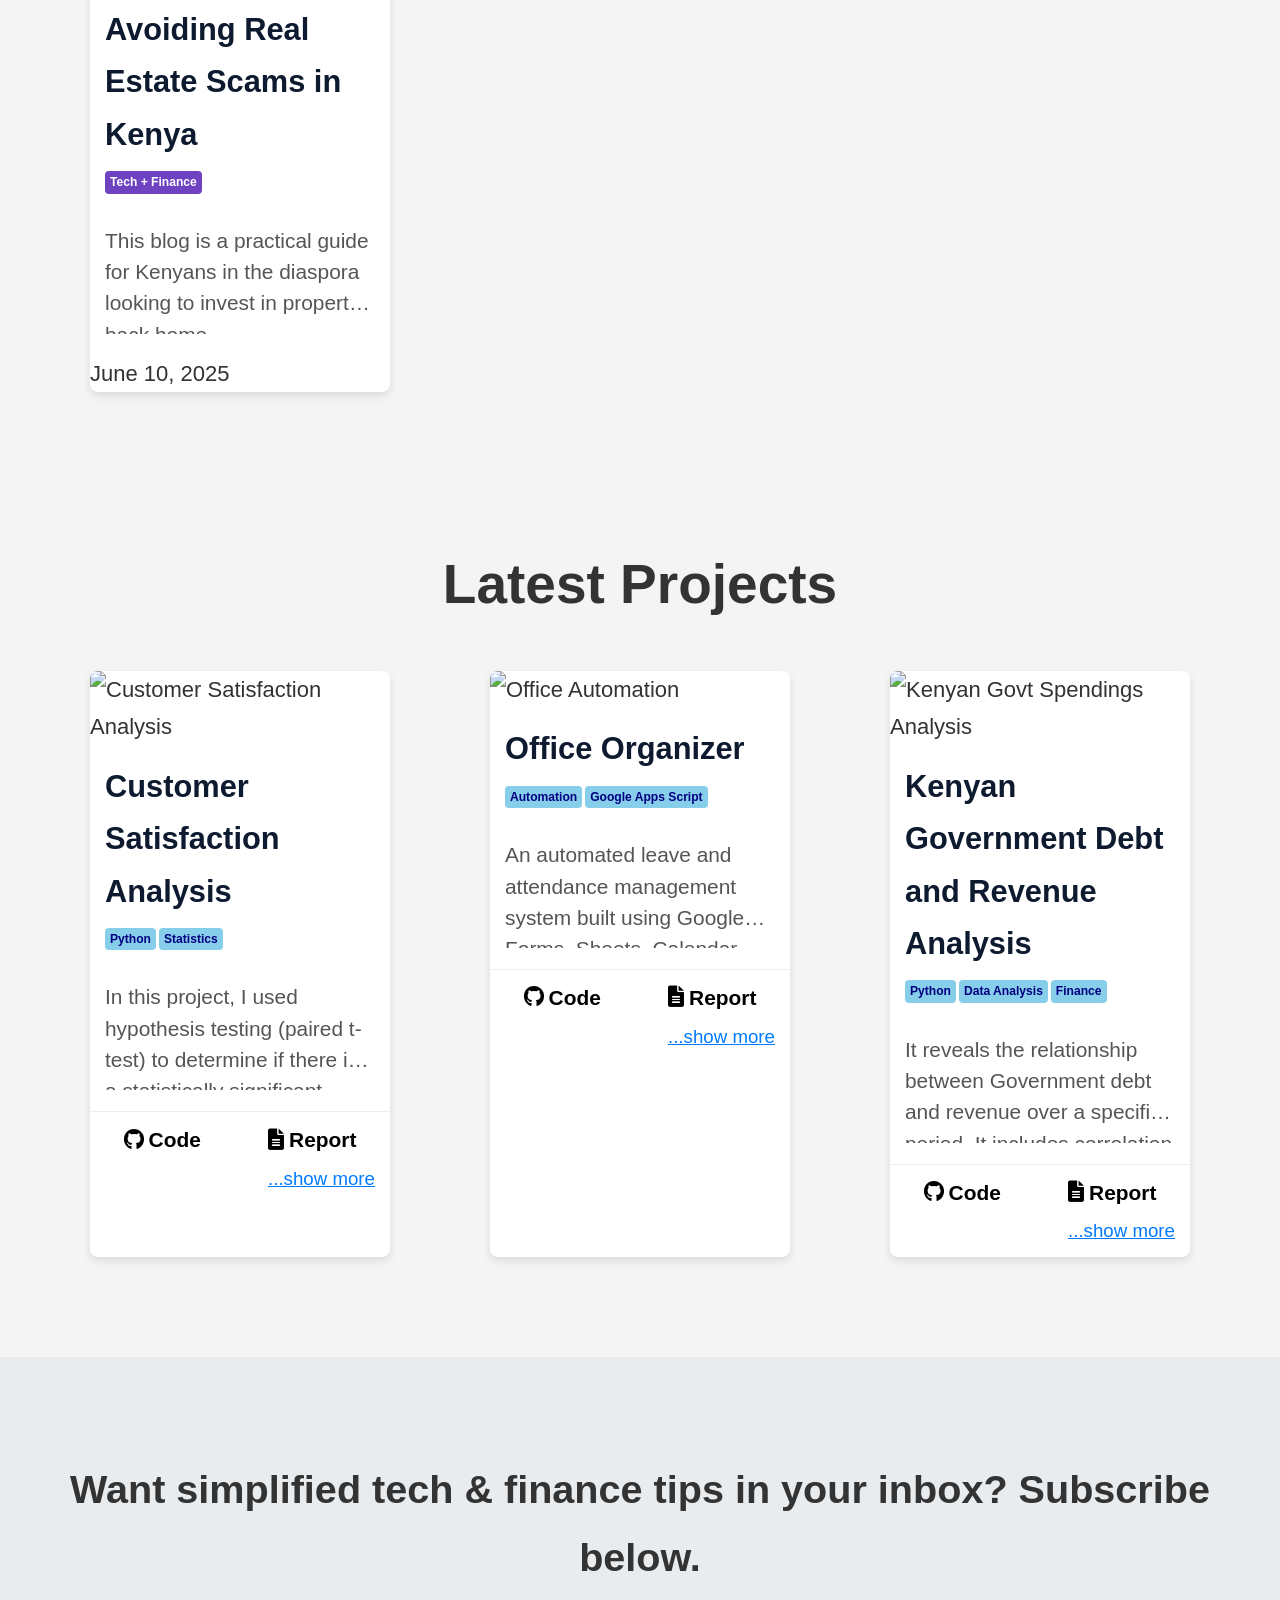
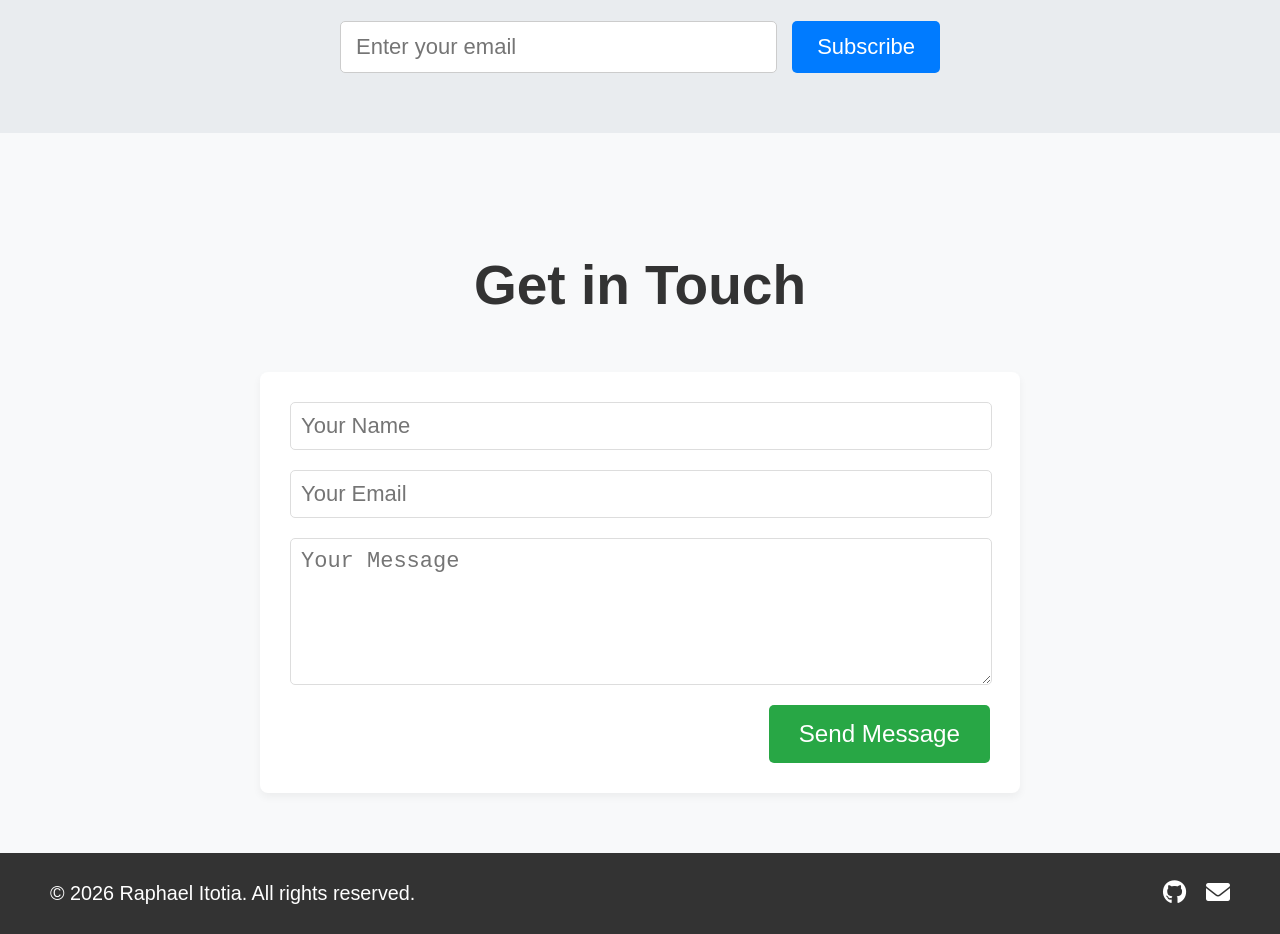
==== commit 958511dd: "Update index.html" ====
--- a/index.html
+++ b/index.html
@@ -129,7 +129,7 @@
         <p>&copy; 2026 Raphael Itotia. All rights reserved.</p>
         <div class="social-icons">
             <a href="https://github.com/RaphaelItotia" target="_blank" aria-label="GitHub"><i class="fab fa-github"></i></a>
-            <a href="" target="_blank" aria-label="LinkedIn"><i class="fab fa-linkedin-in"></i></a>
+           <!-- <a href="" target="_blank" aria-label="LinkedIn"><i class="fab fa-linkedin-in"></i></a> -->
             <a href="mailto:raphael1itotia@gmail.com" aria-label="Email"><i class="fas fa-envelope"></i></a>
         </div>
     </footer>
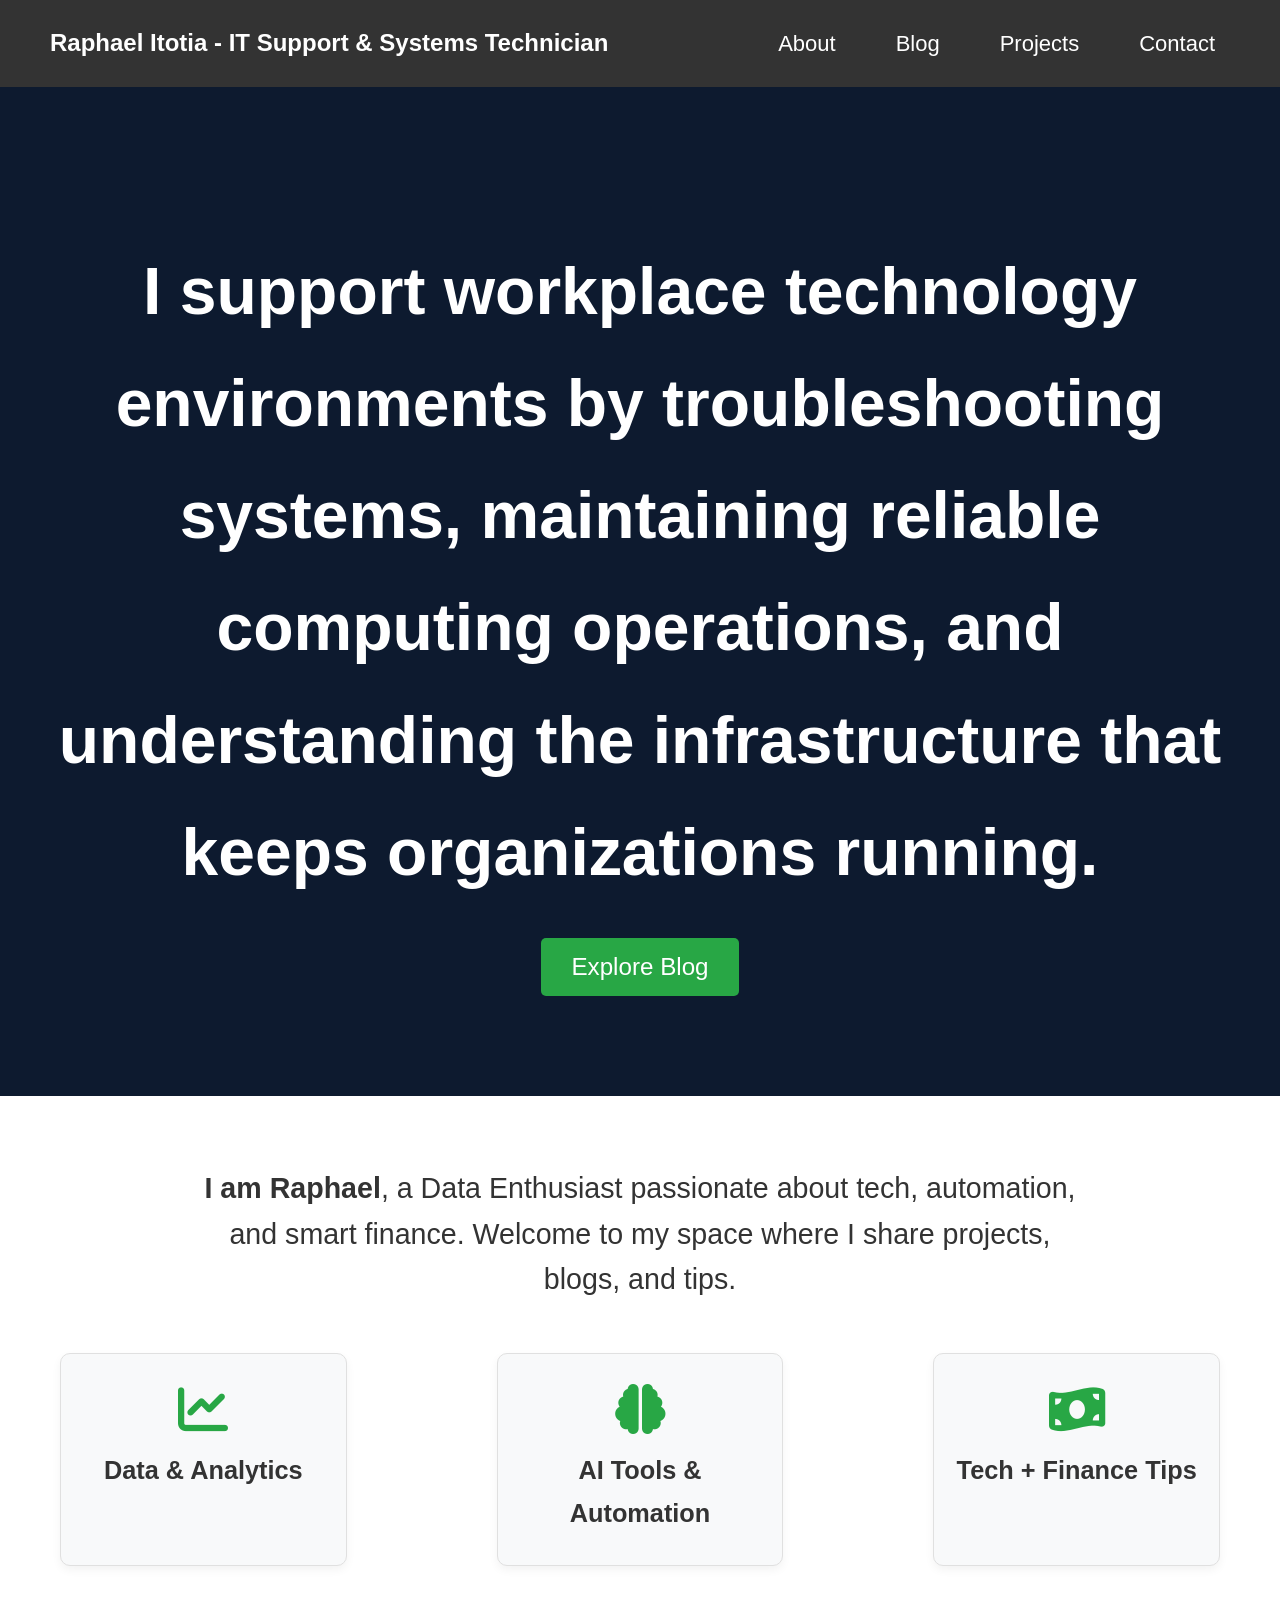
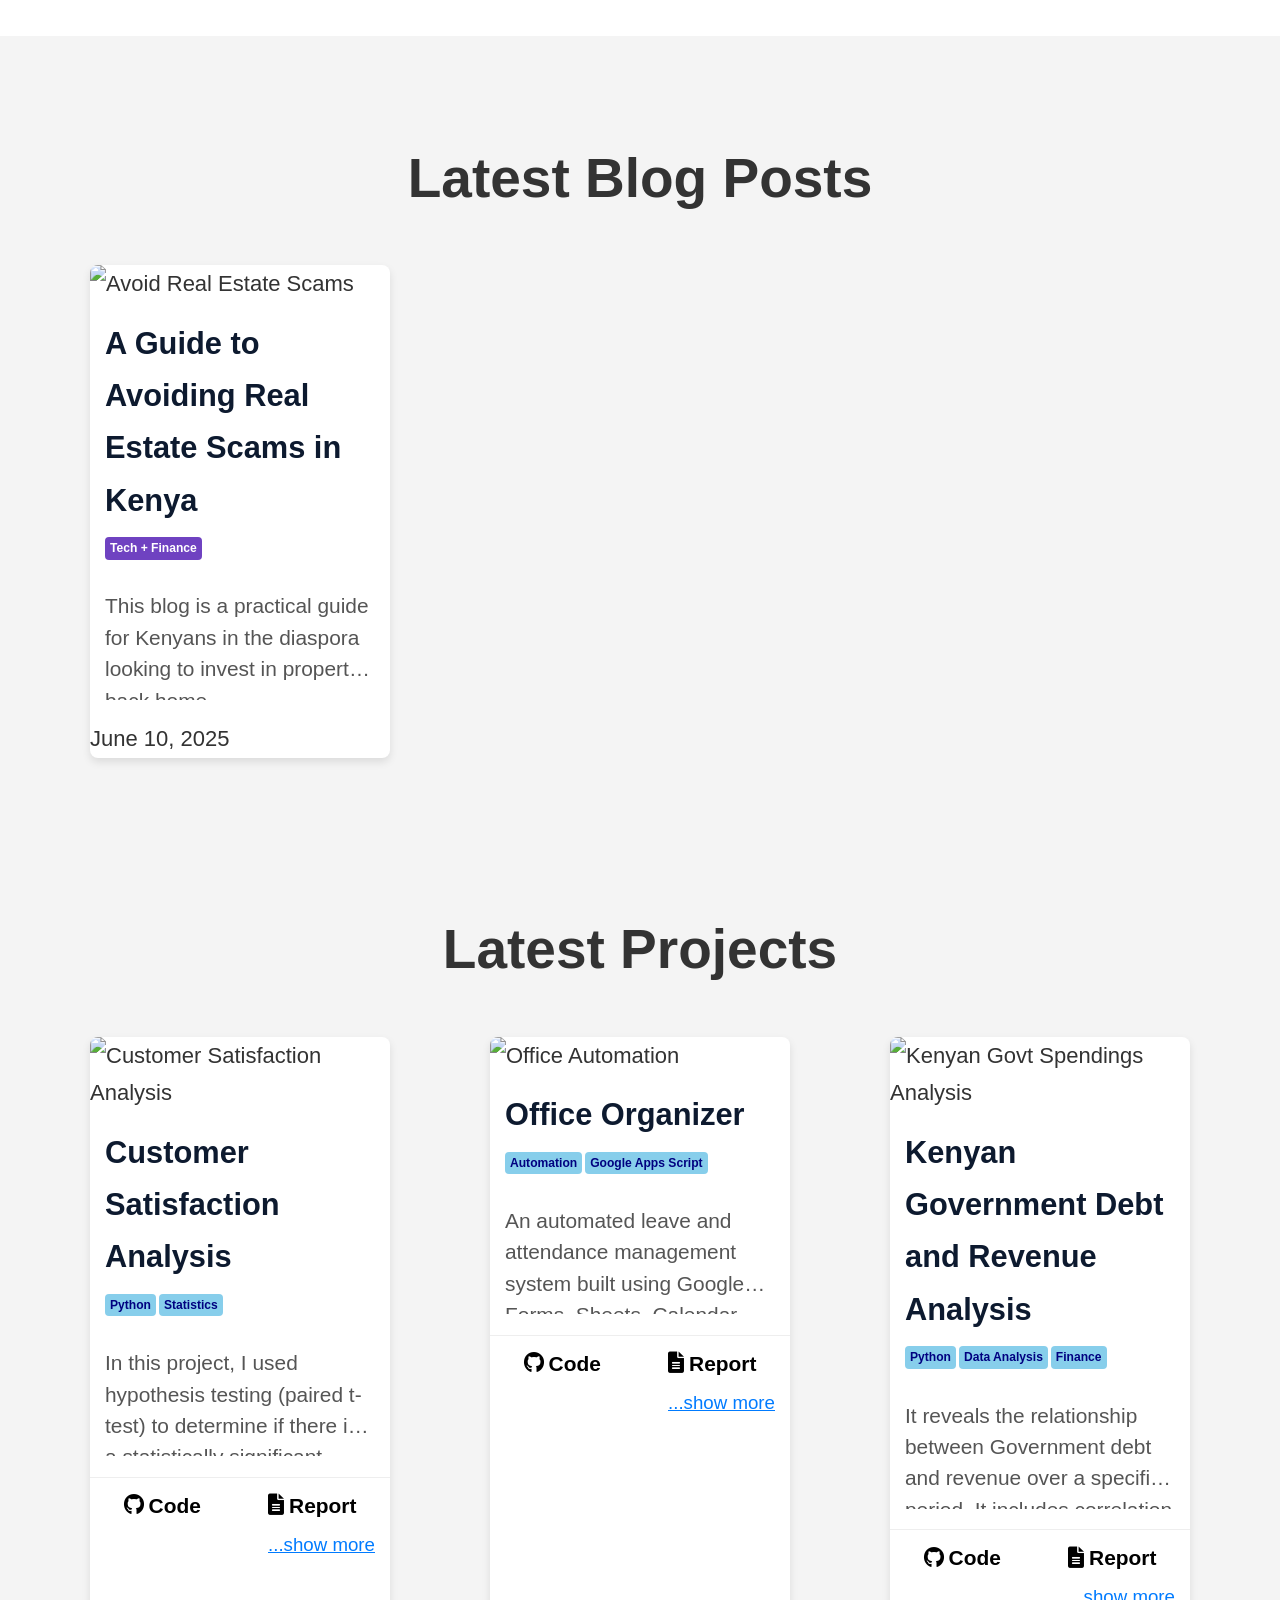
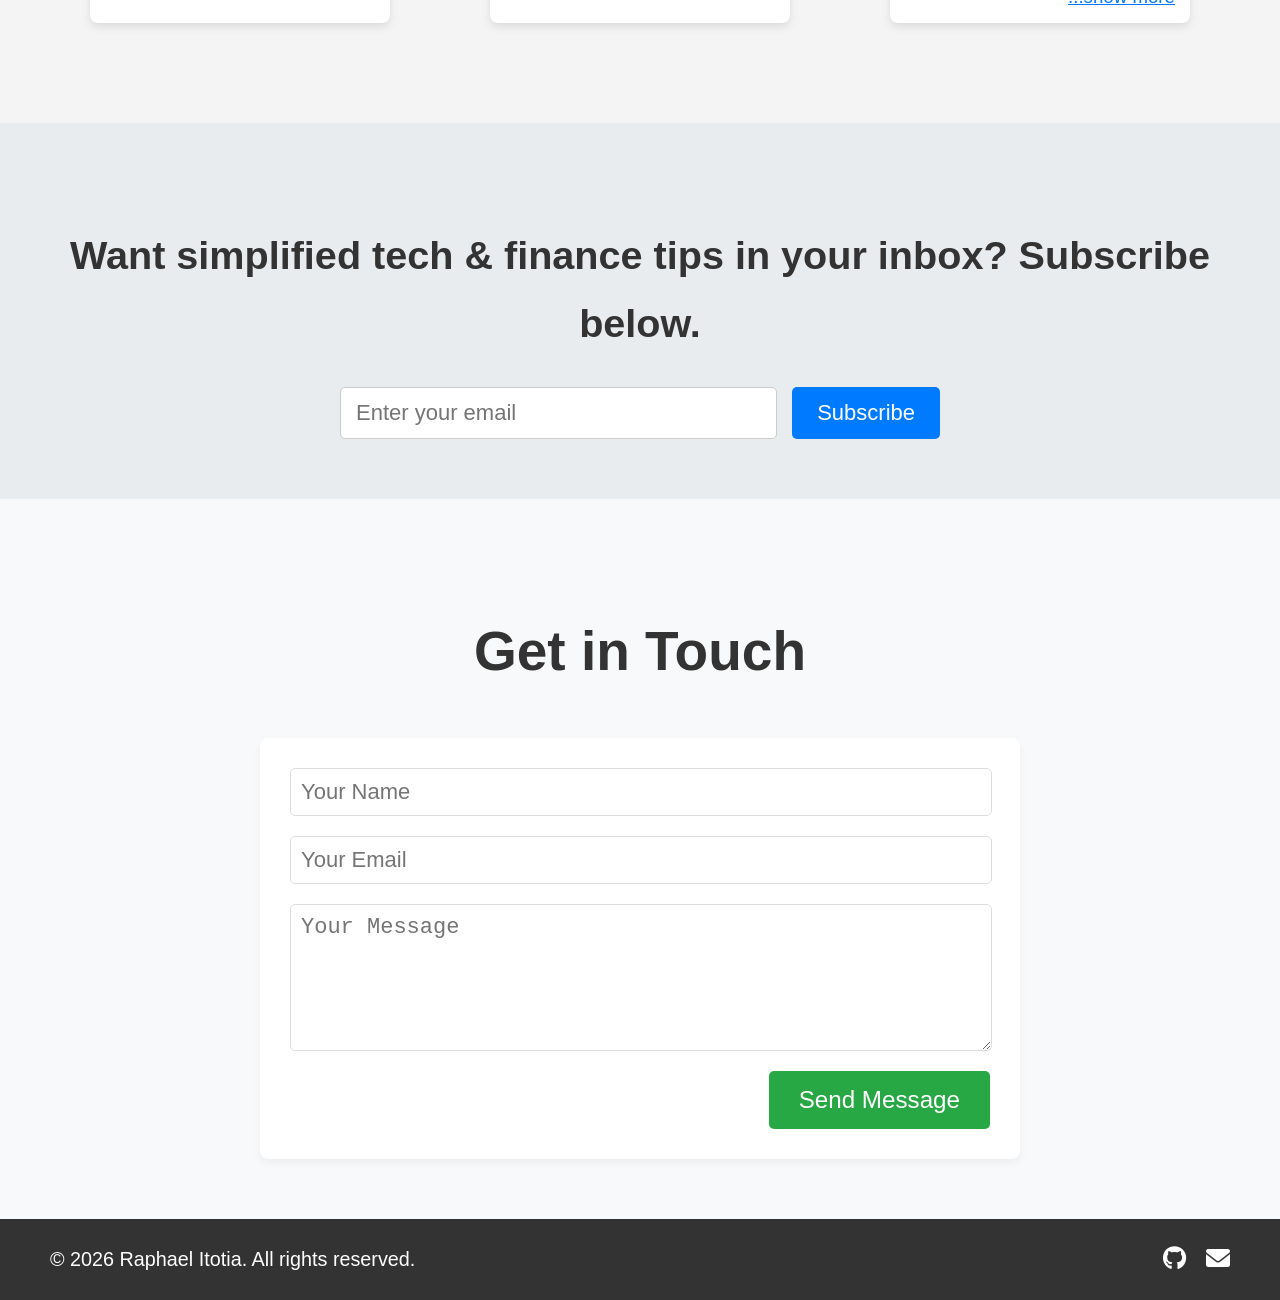
==== commit e7769e96: "Update index.html" ====
--- a/index.html
+++ b/index.html
@@ -10,7 +10,7 @@
 <body id="home-page">
     <header>
         <nav id="main-nav">
-            <div class="logo"><a href="#">Raphael Itotia</a></div>
+            <div class="logo"><a href="#">Raphael Itotia - IT Support & Systems Technician</a></div>
             <ul class="nav-links">
                 <li><a href="about.html" id="nav-about">About</a></li>
                 <li><a href="#latest-blog-posts" id="nav-blog">Blog</a></li>
@@ -23,7 +23,7 @@
 
     <main>
         <section class="hero-section">
-            <h1>Bridging Data, Tech & Finance – One Insight at a Time</h1>
+            <h1>I support workplace technology environments by troubleshooting systems, maintaining reliable computing operations, and understanding the infrastructure that keeps organizations running.</h1>
             <button id="explore-blog-btn">Explore Blog</button>
         </section>
 
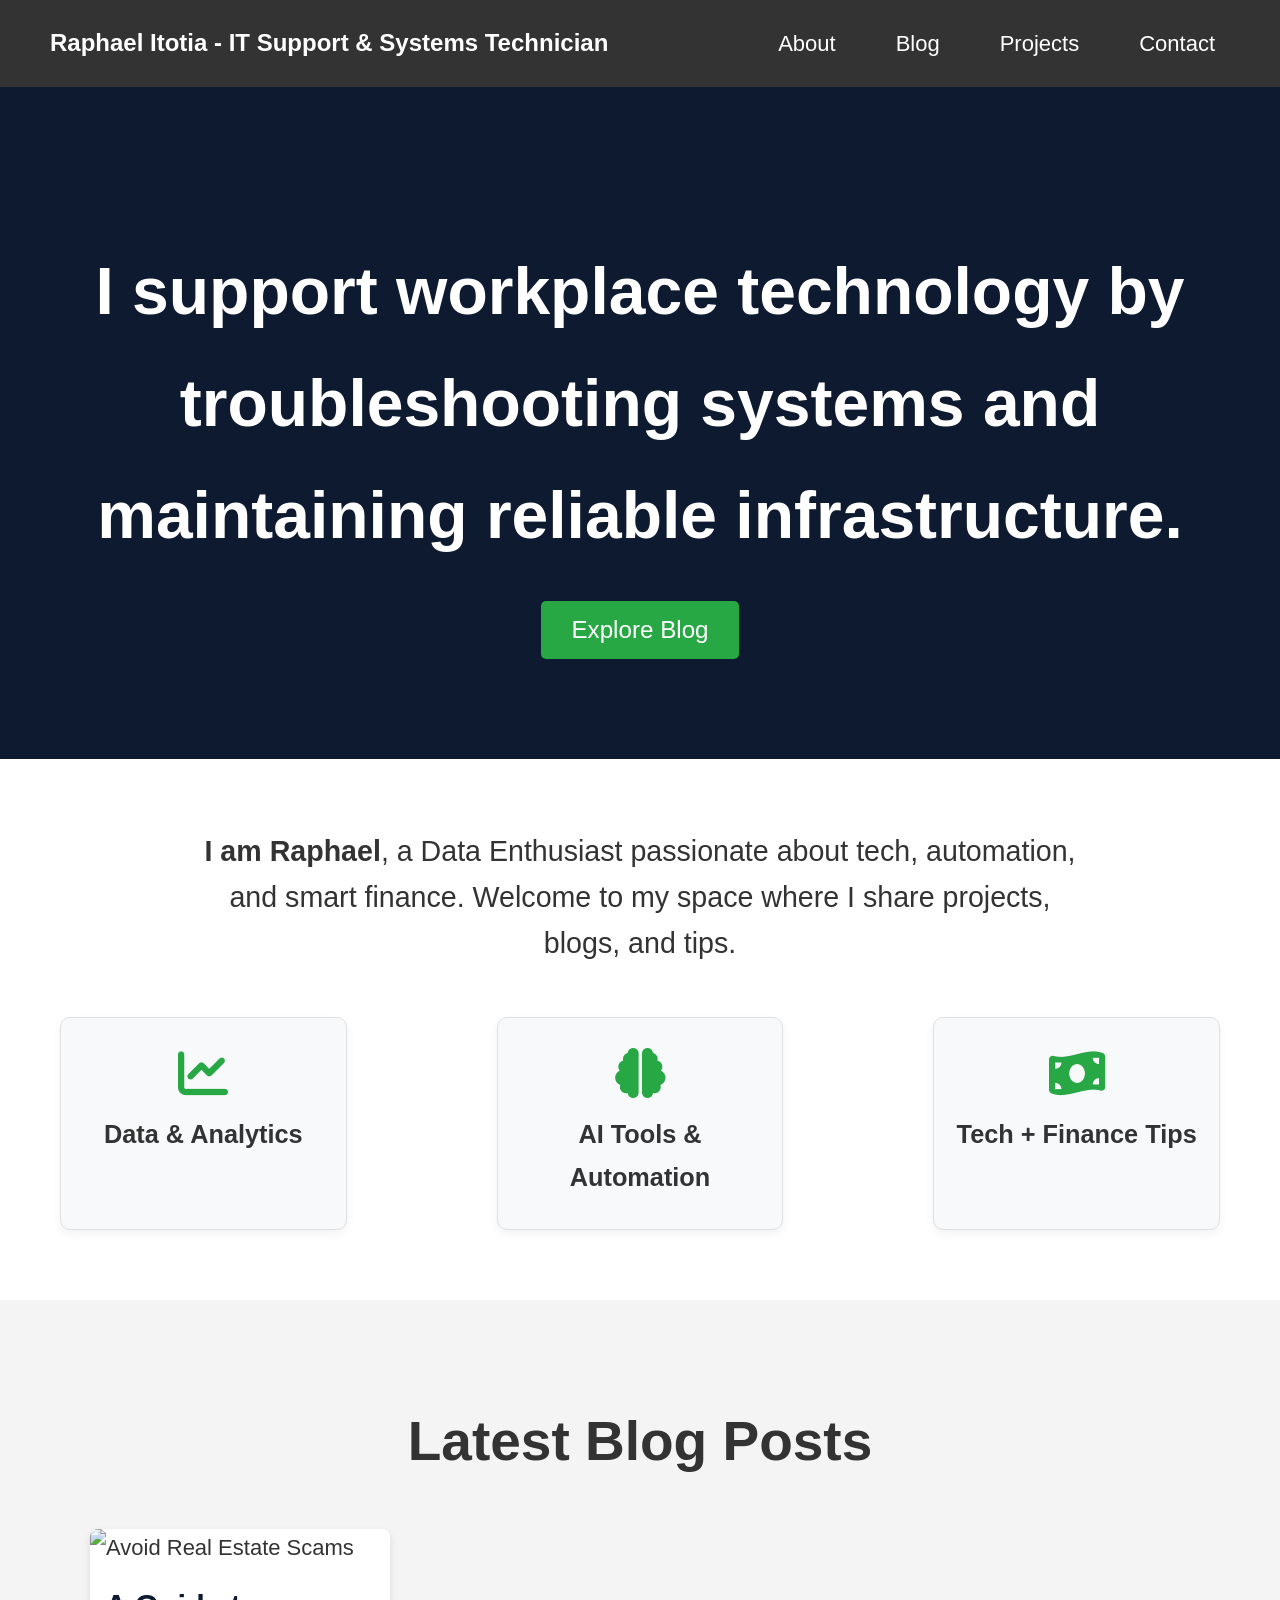
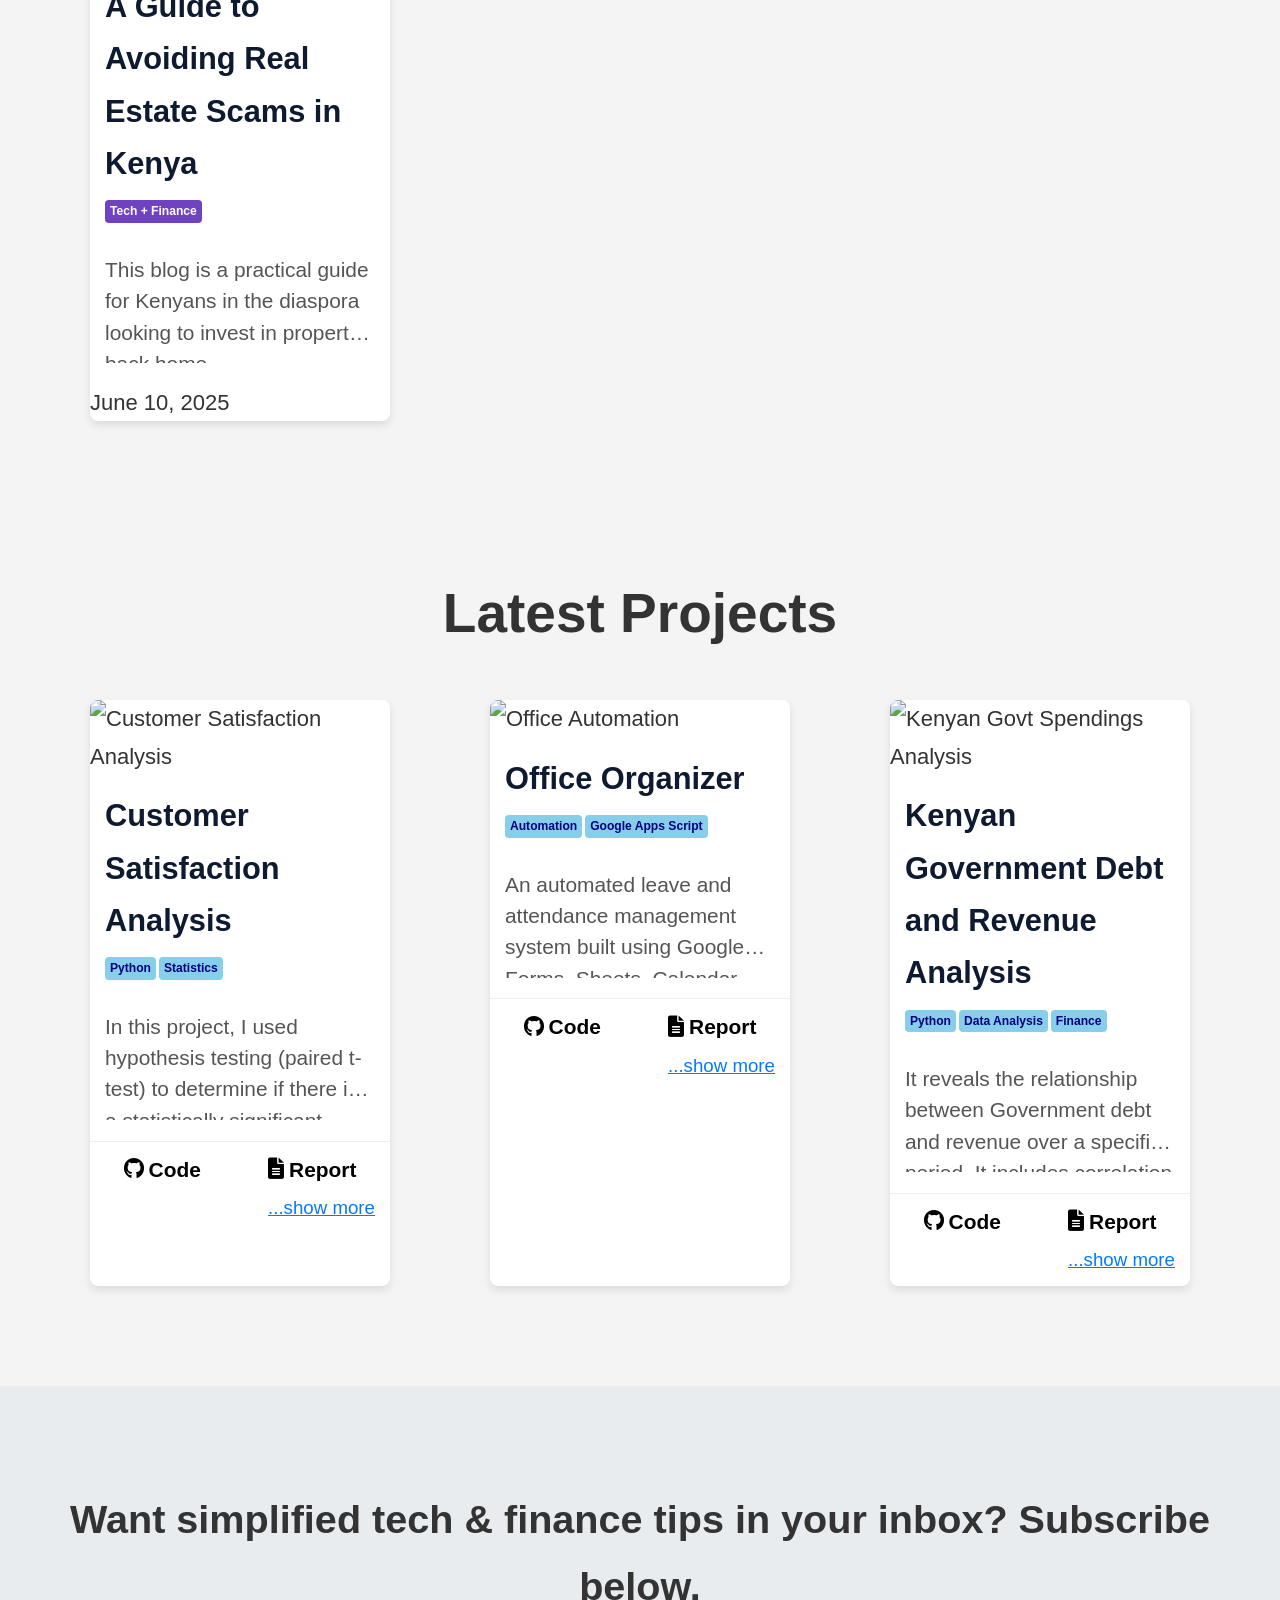
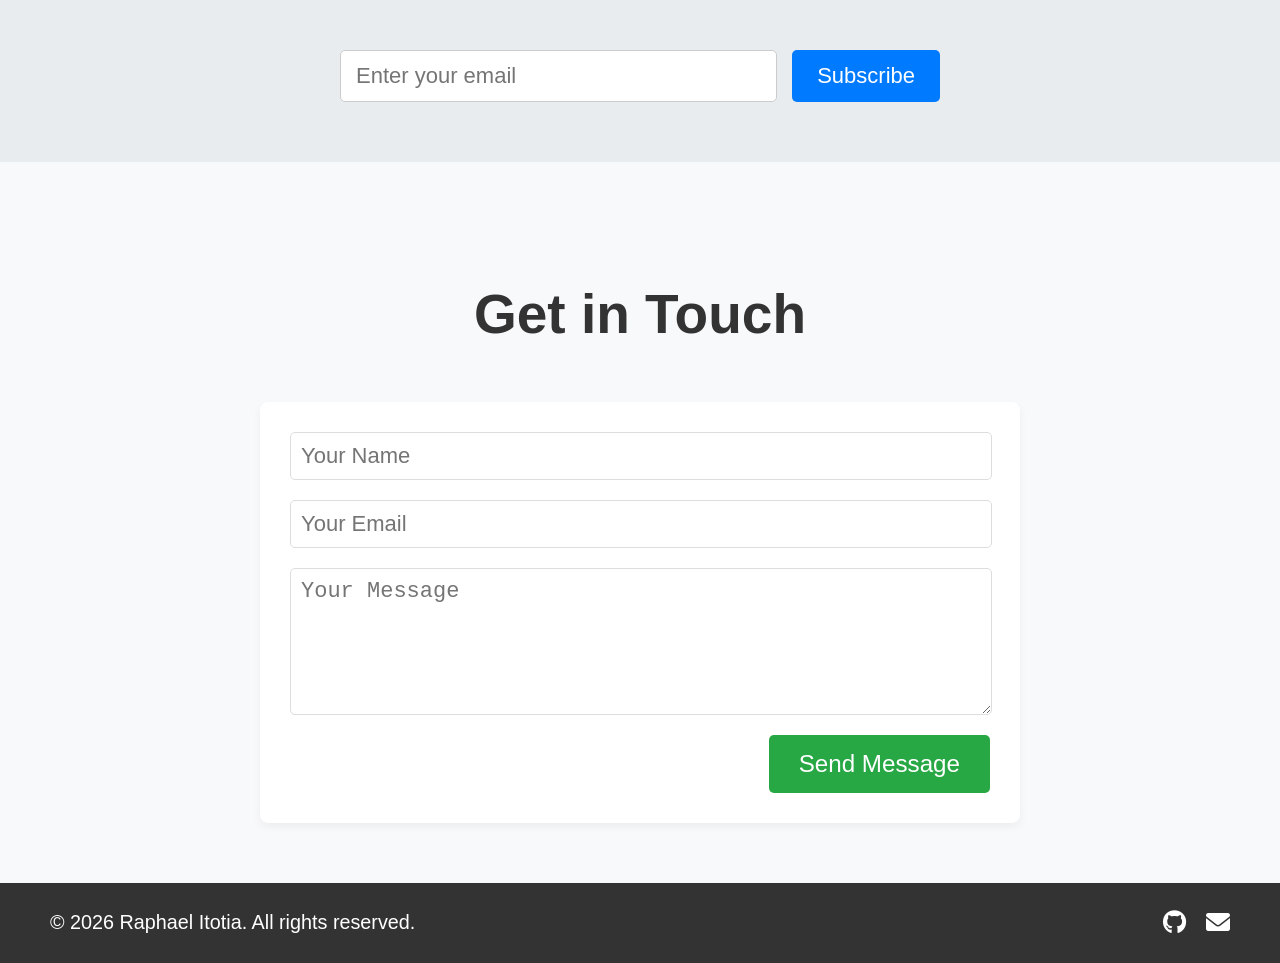
==== commit 5a5254ac: "Update index.html" ====
--- a/index.html
+++ b/index.html
@@ -23,7 +23,7 @@
 
     <main>
         <section class="hero-section">
-            <h1>I support workplace technology environments by troubleshooting systems, maintaining reliable computing operations, and understanding the infrastructure that keeps organizations running.</h1>
+            <h1>I support workplace technology by troubleshooting systems and maintaining reliable infrastructure.</h1>
             <button id="explore-blog-btn">Explore Blog</button>
         </section>
 
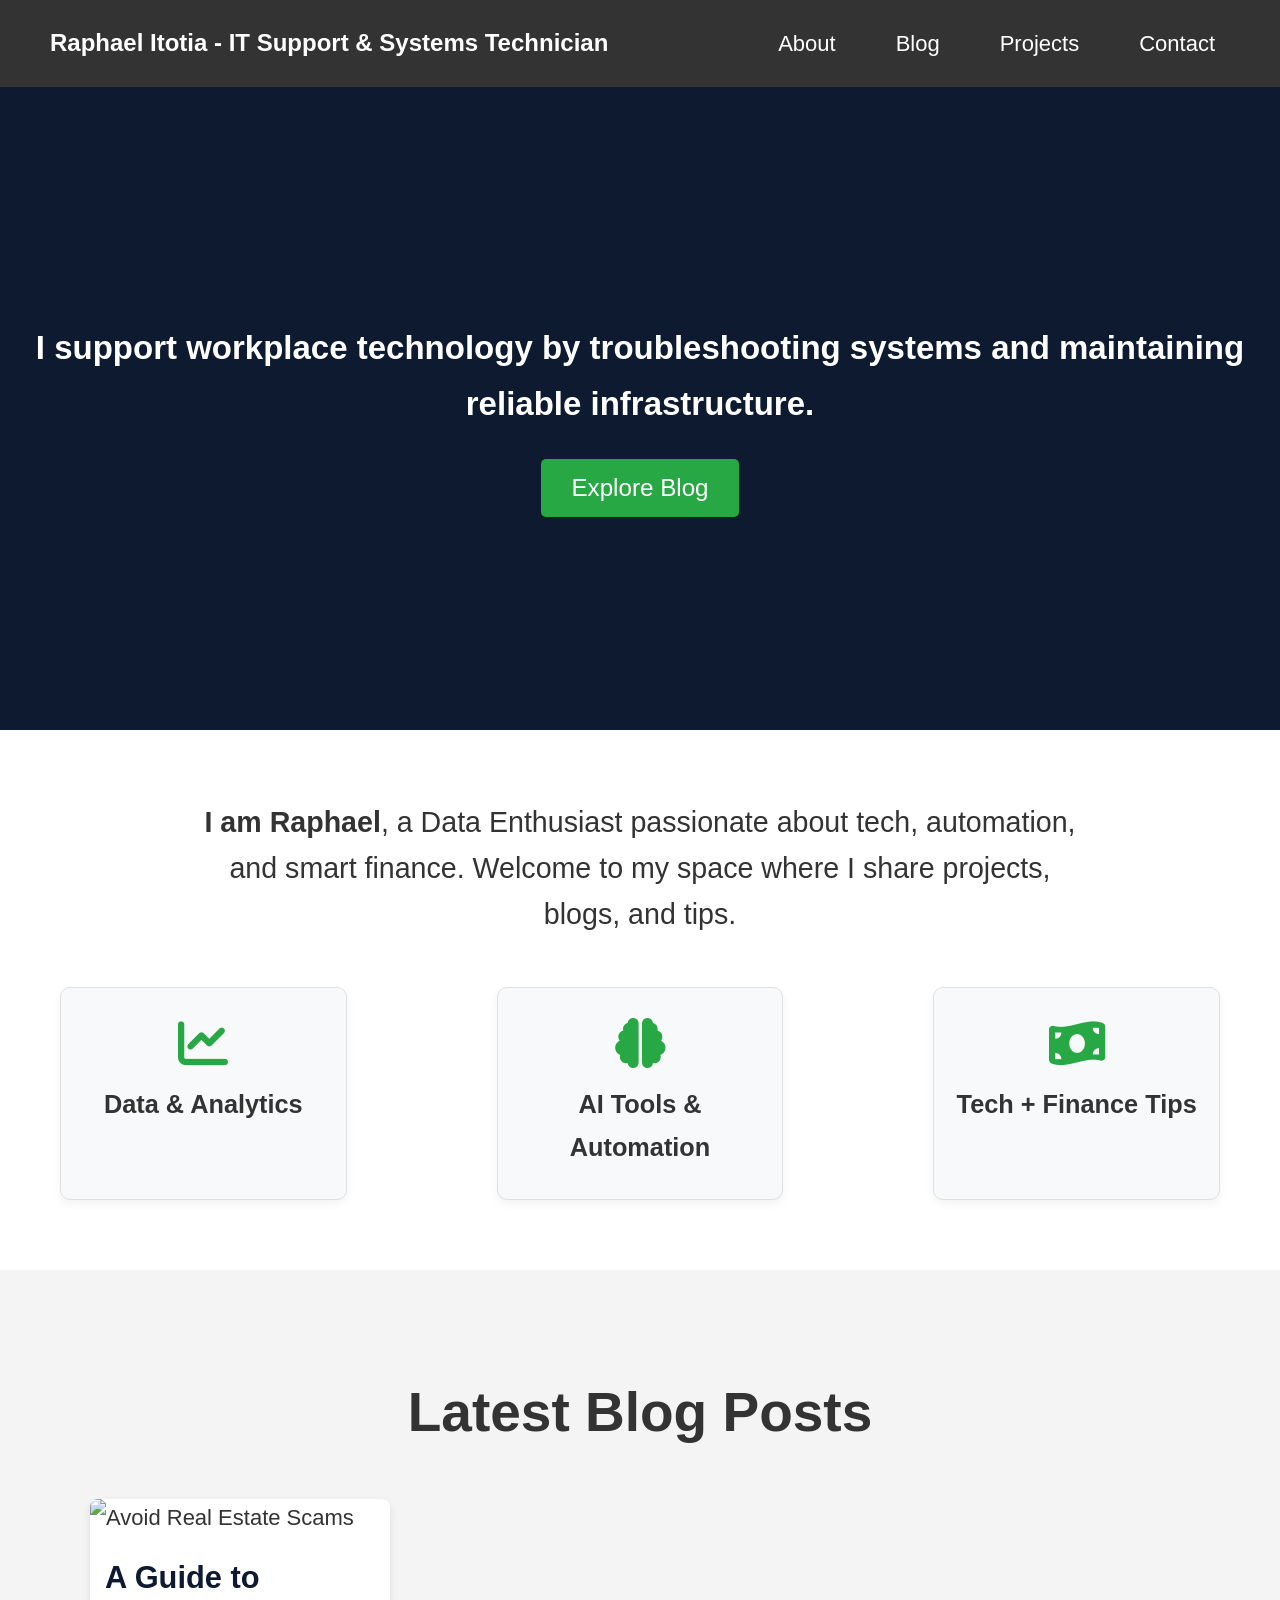
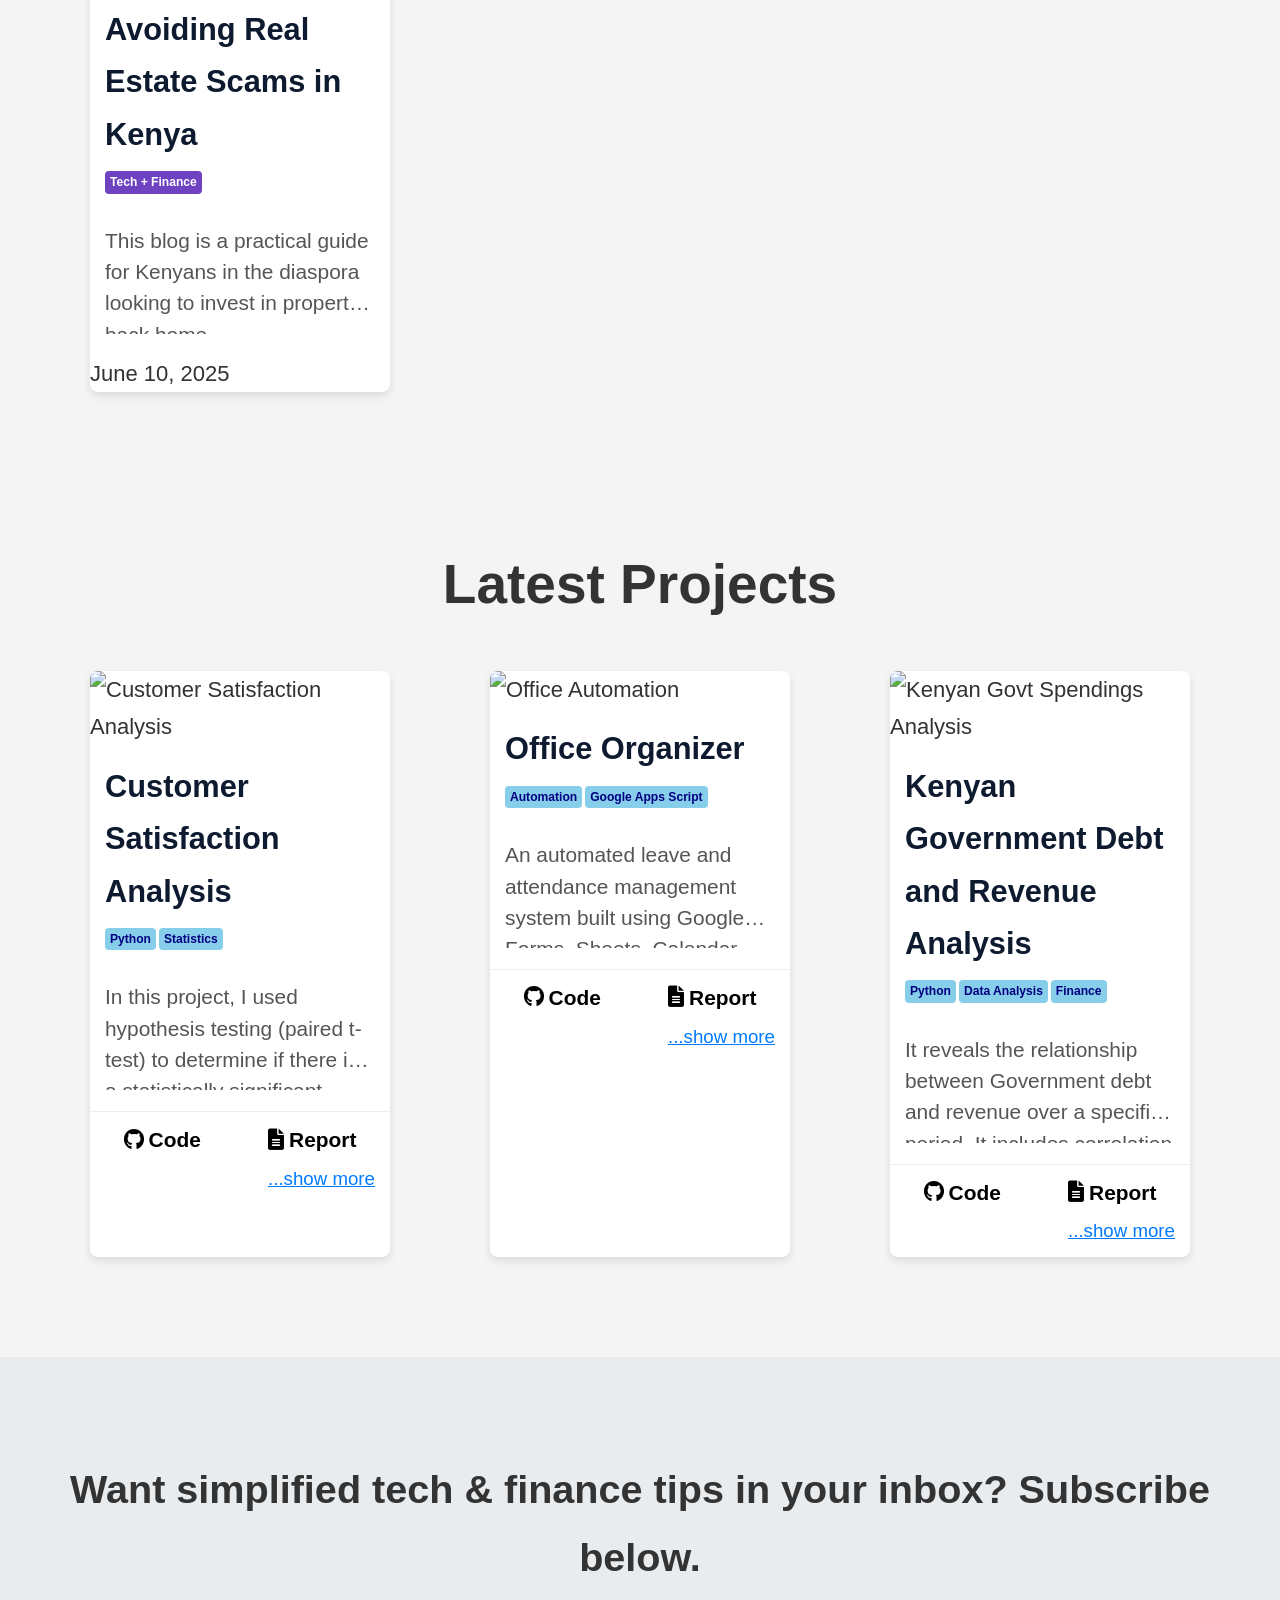
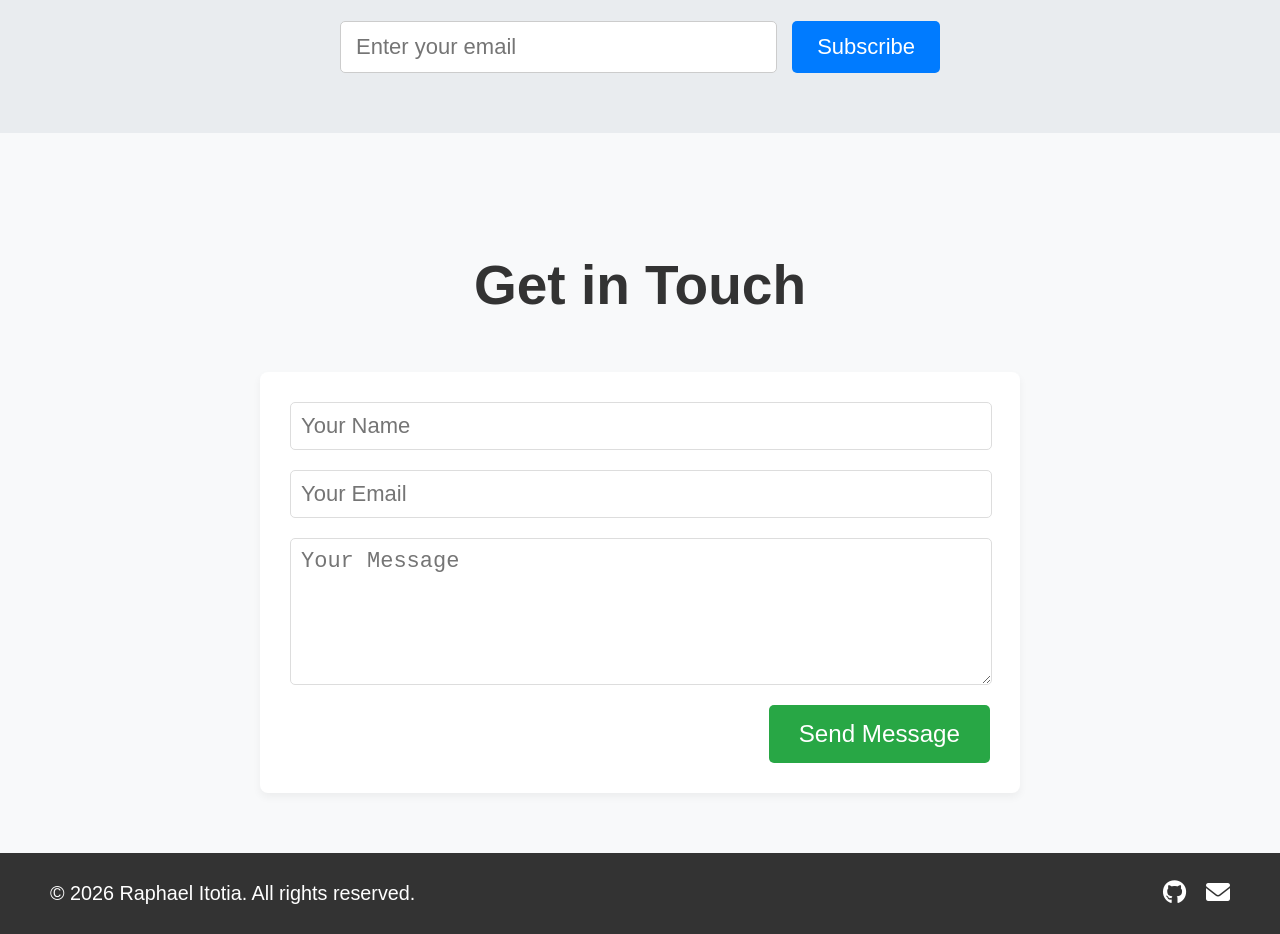
==== commit e7522b70: "Update index.html" ====
--- a/index.html
+++ b/index.html
@@ -23,7 +23,7 @@
 
     <main>
         <section class="hero-section">
-            <h1>I support workplace technology by troubleshooting systems and maintaining reliable infrastructure.</h1>
+            <h2>I support workplace technology by troubleshooting systems and maintaining reliable infrastructure.</h2>
             <button id="explore-blog-btn">Explore Blog</button>
         </section>
 
